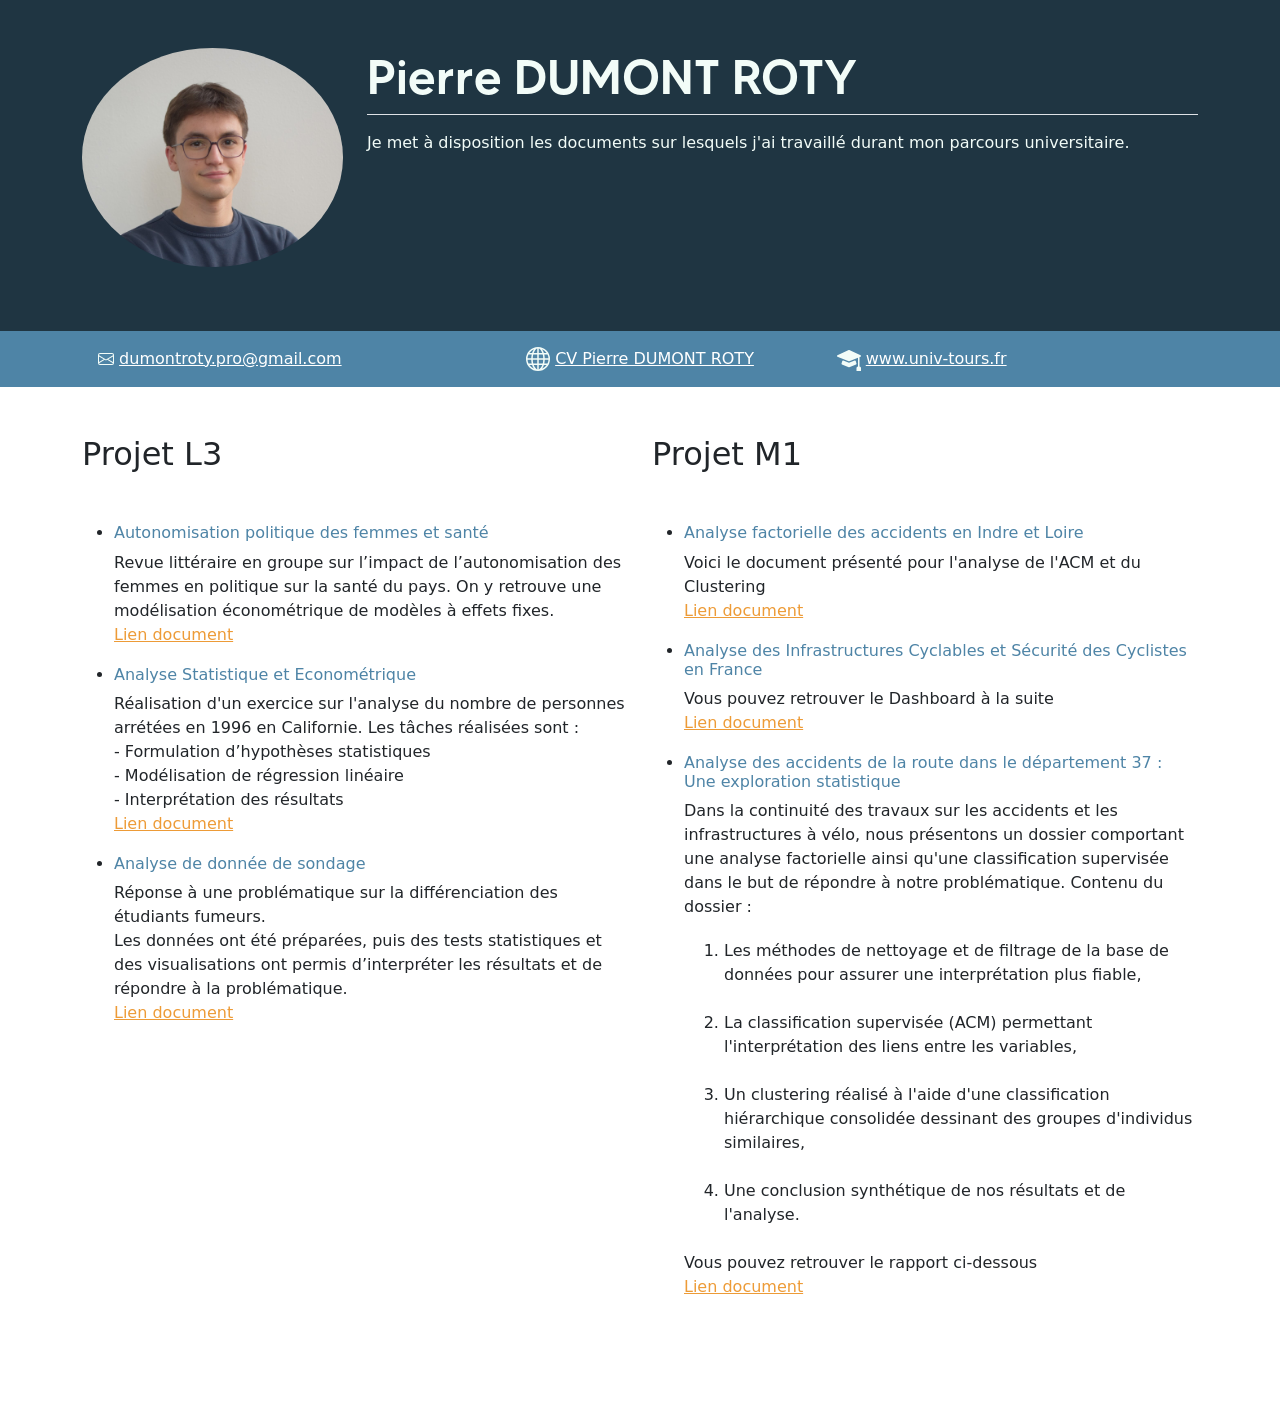
==== index.html @ a2b919bb "Update index.html" ====
<!DOCTYPE html>
<html lang="fr">
  <head>
    <meta charset="UTF-8" />
    <meta name="viewport" content="width=device-width, initial-scale=1">
    <title> Mes projets universitaires </title>
    <link rel="stylesheet" href="https://stackpath.bootstrapcdn.com/bootstrap/5.0.0-alpha1/css/bootstrap.min.css" integrity="sha384-r4NyP46KrjDleawBgD5tp8Y7UzmLA05oM1iAEQ17CSuDqnUK2+k9luXQOfXJCJ4I" crossorigin="anonymous">
  </head>
  <body>
  </body>
</html>

<style>
  @font-face {
      font-family: 'Tommy';
      src: url('TOMMY.otf') format('truetype'); /* Chemin vers le fichier de police */
      font-weight: normal;
      font-style: normal;  }
  .custom-header {
    background-color: #1f3542 ; 
    color: #f2fcf8;  }
  .bande{
    background-color: #4e84a6;
    color: #f2fcf8;  }
  .t6{
    background-color: white;
    color: #4e84a6;  }
  a {
    color: #ed9b37 ;
    <!-- Couleurs des liens -->  }
  .custom-font {
    font-family: 'Tommy'; 
    font-size: 3rem;
    font-weight: extra-bold;  }
  ol {
            margin: 20px 0;
            padding-left: 40px;        }
  li2{
            margin-bottom: 10px;        }
</style>

<header class="custom-header py-5">
  <div class="container">
    <div class="row">
      <div class="col-md-3 text-left text-md-center mb-3">
        <img class="rounded-circle img-fluid" src="https://Dumont-Roty.github.io/photo CV.jpg" alt="Profile Photo" />
      </div>
      <div class="col-md-9">
        <h1 class="custom-font"> Pierre DUMONT ROTY</h1>
        <p class="border-top pt-3">Je met à disposition les documents sur lesquels j'ai travaillé durant mon parcours universitaire.</p>
      </div>
    </div>
  </div>
</header>

<nav class="bande mb-5">
  <div class="container">
   <div class="row p-3">
     <div class="col-md pb-2 pb-md-0">
        <svg width="1em" height="1.5em" viewBox="0 0 16 16" class="bi bi-envelope" fill="currentColor" xmlns="http://www.w3.org/2000/svg">
          <path fill-rule="evenodd" d="M0 4a2 2 0 0 1 2-2h12a2 2 0 0 1 2 2v8a2 2 0 0 1-2 2H2a2 2 0 0 1-2-2V4zm2-1a1 1 0 0 0-1 1v.217l7 4.2 7-4.2V4a1 1 0 0 0-1-1H2zm13 2.383l-4.758 2.855L15 11.114v-5.73zm-.034 6.878L9.271 8.82 8 9.583 6.728 8.82l-5.694 3.44A1 1 0 0 0 2 13h12a1 1 0 0 0 .966-.739zM1 11.114l4.758-2.876L1 5.383v5.73z"/>
        </svg>
        <a class="text-white ml-2" style="color: #4c4332;">dumontroty.pro@gmail.com</a>
     </div>
     <div class="col-md text-md-center pb-2 pb-md-0">
        <svg width="1.5em" height="1.5em" viewBox="0 0 16 16" class="bi bi-globe" fill="currentColor" xmlns="http://www.w3.org/2000/svg">
          <path fill-rule="evenodd" d="M0 8a8 8 0 1 1 16 0A8 8 0 0 1 0 8zm7.5-6.923c-.67.204-1.335.82-1.887 1.855A7.97 7.97 0 0 0 5.145 4H7.5V1.077zM4.09 4H2.255a7.025 7.025 0 0 1 3.072-2.472 6.7 6.7 0 0 0-.597.933c-.247.464-.462.98-.64 1.539zm-.582 3.5h-2.49c.062-.89.291-1.733.656-2.5H3.82a13.652 13.652 0 0 0-.312 2.5zM4.847 5H7.5v2.5H4.51A12.5 12.5 0 0 1 4.846 5zM8.5 5v2.5h2.99a12.495 12.495 0 0 0-.337-2.5H8.5zM4.51 8.5H7.5V11H4.847a12.5 12.5 0 0 1-.338-2.5zm3.99 0V11h2.653c.187-.765.306-1.608.338-2.5H8.5zM5.145 12H7.5v2.923c-.67-.204-1.335-.82-1.887-1.855A7.97 7.97 0 0 1 5.145 12zm.182 2.472a6.696 6.696 0 0 1-.597-.933A9.268 9.268 0 0 1 4.09 12H2.255a7.024 7.024 0 0 0 3.072 2.472zM3.82 11H1.674a6.958 6.958 0 0 1-.656-2.5h2.49c.03.877.138 1.718.312 2.5zm6.853 3.472A7.024 7.024 0 0 0 13.745 12H11.91a9.27 9.27 0 0 1-.64 1.539 6.688 6.688 0 0 1-.597.933zM8.5 12h2.355a7.967 7.967 0 0 1-.468 1.068c-.552 1.035-1.218 1.65-1.887 1.855V12zm3.68-1h2.146c.365-.767.594-1.61.656-2.5h-2.49a13.65 13.65 0 0 1-.312 2.5zm2.802-3.5h-2.49A13.65 13.65 0 0 0 12.18 5h2.146c.365.767.594 1.61.656 2.5zM11.27 2.461c.247.464.462.98.64 1.539h1.835a7.024 7.024 0 0 0-3.072-2.472c.218.284.418.598.597.933zM10.855 4H8.5V1.077c.67.204 1.335.82 1.887 1.855.173.324.33.682.468 1.068z"/>
        </svg>
        <a href="https://Dumont-Roty.github.io/CV Stage.pdf" class="text-white ml-2" style="color: #4c4332;">CV Pierre DUMONT ROTY</a>
      </div>
      <div class="col-md text-md-right">
        <svg width="1.5em" height="1.5em" viewBox="0 0 16 16" class="bi bi-mortarboard-fill" fill="currentColor" xmlns="http://www.w3.org/2000/svg">
          <path d="M8.211 2.047a.5.5 0 0 0-.422 0l-7.5 3.5a.5.5 0 0 0 .025.917l7.5 3a.5.5 0 0 0 .372 0L14 7.14V13a1 1 0 0 0-1 1v2h3v-2a1 1 0 0 0-1-1V6.739l.686-.275a.5.5 0 0 0 .025-.917z"/>
          <path d="M4.176 9.032a.5.5 0 0 0-.656.327l-.5 1.7a.5.5 0 0 0 .294.605l4.5 1.8a.5.5 0 0 0 .372 0l4.5-1.8a.5.5 0 0 0 .294-.605l-.5-1.7a.5.5 0 0 0-.656-.327L8 10.466z"/>
        </svg>
        <a href="https://www.univ-tours.fr" class="text-white ml-2" style="color: #4c4332;">www.univ-tours.fr</a>
      </div>
    </div>
  </div>
</nav>

<main class="container">
  <div class="row">
    <div class="col-md mb-5">
     <!-- work experience -->
     <h2 class="mb-5">Projet L3</h2>
<ul>
<li>
    <h6 class="t6"> Autonomisation politique des femmes et santé </h6>
    <p> Revue littéraire en groupe sur l’impact de  l’autonomisation des femmes en politique sur la santé du pays.
      On y retrouve une modélisation économétrique de modèles à effets fixes. </br>
    <a href="https://Dumont-Roty.github.io/Autonomisation politique des femmes et santé - projet collectif L3.pdf"> Lien document </a>
    </p>
  </li>

  <li>
    <h6 class="t6"> Analyse Statistique et Econométrique </h6>
    <p> Réalisation d'un exercice sur l'analyse du nombre de personnes arrétées en 1996 en Californie. Les tâches réalisées sont : </br>
      - Formulation d’hypothèses statistiques  </br>
      - Modélisation de régression linéaire  </br>
      - Interprétation des résultats  </br>
    <a href="https://jsginko.github.io/TP1.html">Lien document</a>
    </p>
  </li>

  
  <li>
    <h6 class="t6"> Analyse de donnée de sondage </h6>
    <p> Réponse à une problématique sur la différenciation des étudiants fumeurs. </br>
Les données ont été préparées, puis des tests statistiques et des visualisations ont permis d’interpréter les résultats et de répondre à la problématique.</br>
      <a href="https://Dumont-Roty.github.io/Projet-R.html"> Lien document</a></p>
  </li>
  
</ul>
    </div>
    <div class="col-md mb-5">
     <!-- education -->
     <h2 class="mb-5">Projet M1</h2>
<ul>
  <li>
    <h6 class="t6">Analyse factorielle des accidents en Indre et Loire </h6>
    <p> Voici le document présenté pour l'analyse de l'ACM et du Clustering </br>
    <a href="https://Dumont-Roty.github.io/Etude accidents INDRE ET LOIRE.pdf"> Lien document </a></p>
  </li>

  
  <li>
    <h6 class="t6"> Analyse des Infrastructures Cyclables et Sécurité des Cyclistes en France</h6>
    <p> Vous pouvez retrouver le Dashboard à la suite</br>
    <a href="https://Dumont-Roty.github.io/Dashboard_Velo.html"> Lien document </a>
    </p>
  </li>

  
   <li>
    <h6 class="t6"> Analyse des accidents de la route dans le département 37 : Une exploration statistique</h6>
    <p>Dans la continuité des travaux sur les accidents et les infrastructures à vélo, nous présentons un dossier comportant une analyse factorielle ainsi qu'une classification supervisée dans le but de répondre à notre problématique.
    <h7>Contenu du dossier :</h7></br>
      <ol>
        <li>Les méthodes de nettoyage et de filtrage de la base de données pour assurer une interprétation plus fiable,</li></br>
        <li>La classification supervisée (ACM) permettant l'interprétation des liens entre les variables,</li></br>
        <li>Un clustering réalisé à l'aide d'une classification hiérarchique consolidée dessinant des groupes d'individus similaires,</li></br>
        <li>Une conclusion synthétique de nos résultats et de l'analyse.</li></br>
      </ol>
      Vous pouvez retrouver le rapport ci-dessous</br>
    <a href="https://Dumont-Roty.github.io/Dossier_final.pdf"> Lien document </a>
    </p>
  </li>
  
    </div>
  </div>
  <div class="row">
    <div class="col-md mb-5">
      <!-- skills -->
    </div>
    <div class="col-md">
      <!-- recent work -->
    </div>
  </div>
</main>
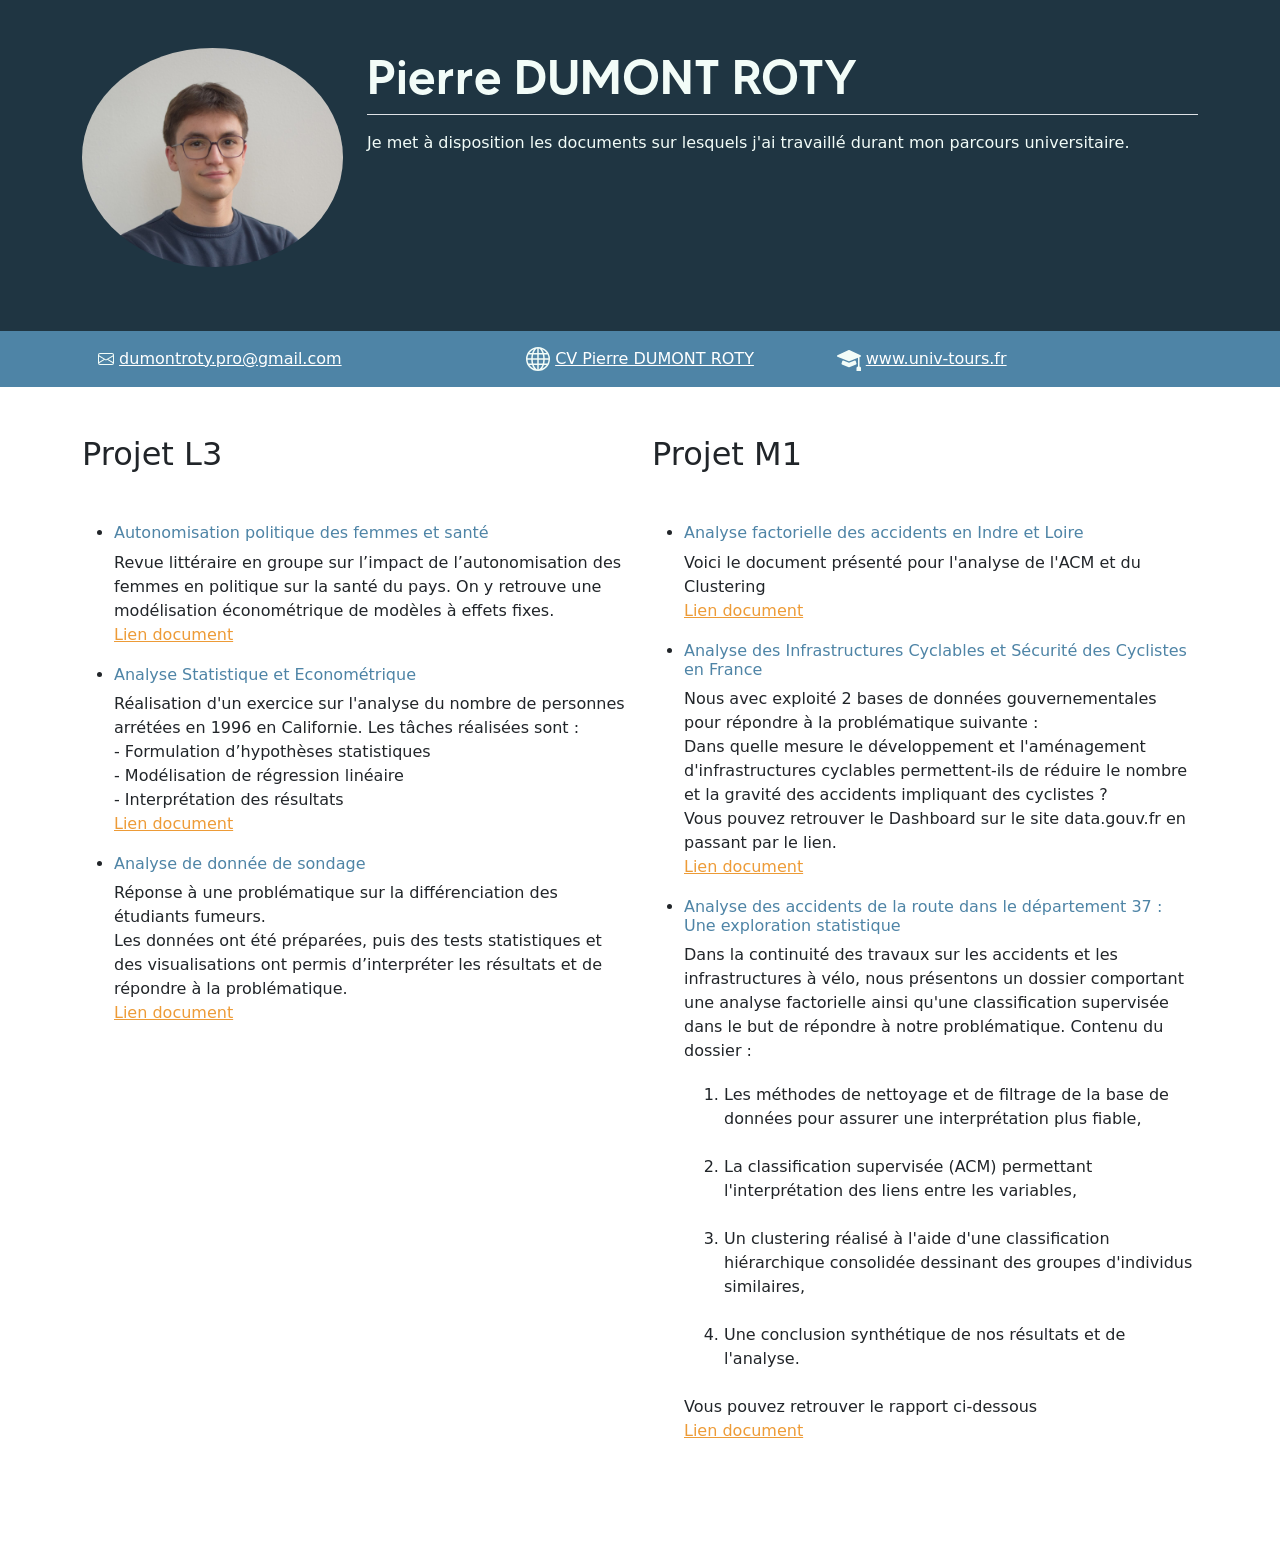
==== commit 882d40a5: "Update index.html" ====
--- a/index.html
+++ b/index.html
@@ -126,8 +126,10 @@
   
   <li>
     <h6 class="t6"> Analyse des Infrastructures Cyclables et Sécurité des Cyclistes en France</h6>
-    <p> Vous pouvez retrouver le Dashboard à la suite</br>
-    <a href="https://Dumont-Roty.github.io/Dashboard_Velo.html"> Lien document </a>
+    <p> Nous avec exploité 2 bases de données gouvernementales pour répondre à la problématique suivante : </br>
+      Dans quelle mesure le développement et l'aménagement d'infrastructures cyclables permettent-ils de réduire le nombre et la gravité des accidents impliquant des cyclistes ? </br>
+      Vous pouvez retrouver le Dashboard sur le site data.gouv.fr en passant par le lien.  </br>
+    <a href="https://www.data.gouv.fr/fr/reuses/analyse-des-infrastructures-cyclables-et-securite-des-cyclistes-en-france/"> Lien document </a>
     </p>
   </li>
 
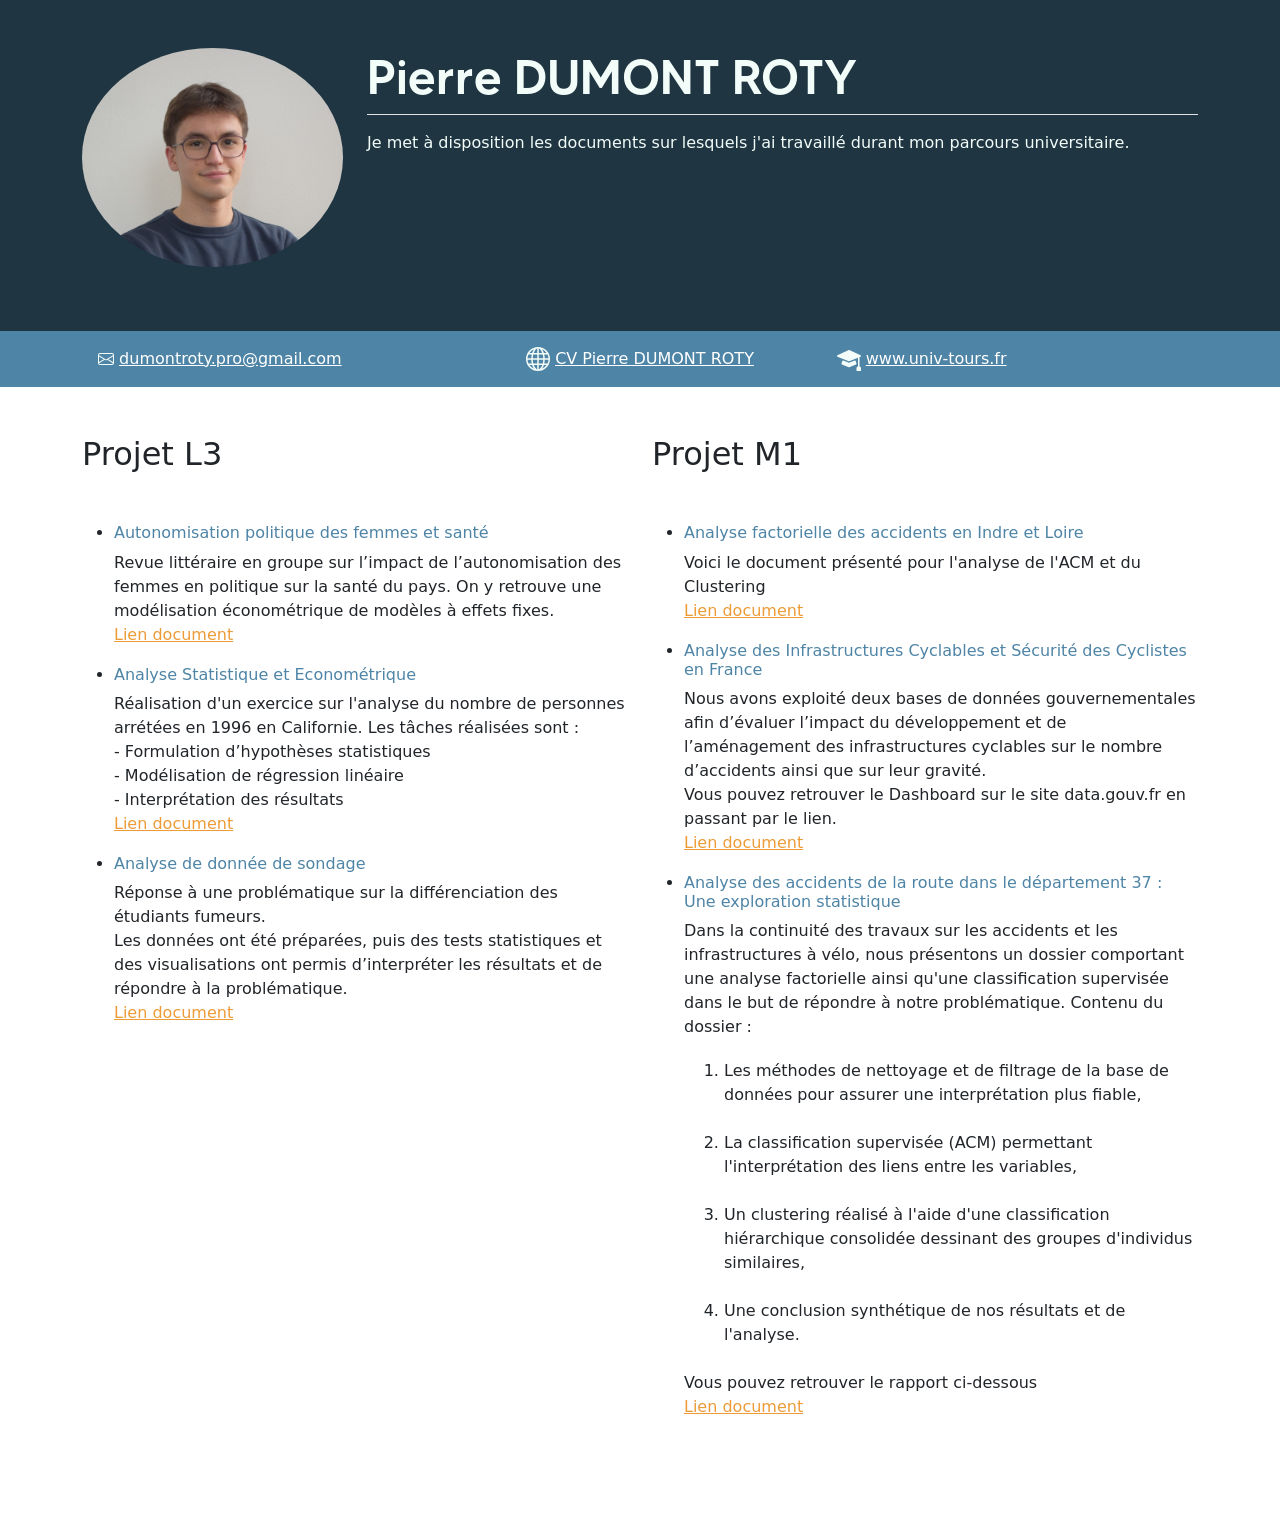
==== commit d42abf84: "Update index.html" ====
--- a/index.html
+++ b/index.html
@@ -126,9 +126,8 @@
   
   <li>
     <h6 class="t6"> Analyse des Infrastructures Cyclables et Sécurité des Cyclistes en France</h6>
-    <p> Nous avec exploité 2 bases de données gouvernementales pour répondre à la problématique suivante : </br>
-      Dans quelle mesure le développement et l'aménagement d'infrastructures cyclables permettent-ils de réduire le nombre et la gravité des accidents impliquant des cyclistes ? </br>
-      Vous pouvez retrouver le Dashboard sur le site data.gouv.fr en passant par le lien.  </br>
+    <p> Nous avons exploité deux bases de données gouvernementales afin d’évaluer l’impact du développement et de l’aménagement des infrastructures cyclables sur le nombre d’accidents ainsi que sur leur gravité. </br>
+        Vous pouvez retrouver le Dashboard sur le site data.gouv.fr en passant par le lien.  </br>
     <a href="https://www.data.gouv.fr/fr/reuses/analyse-des-infrastructures-cyclables-et-securite-des-cyclistes-en-france/"> Lien document </a>
     </p>
   </li>
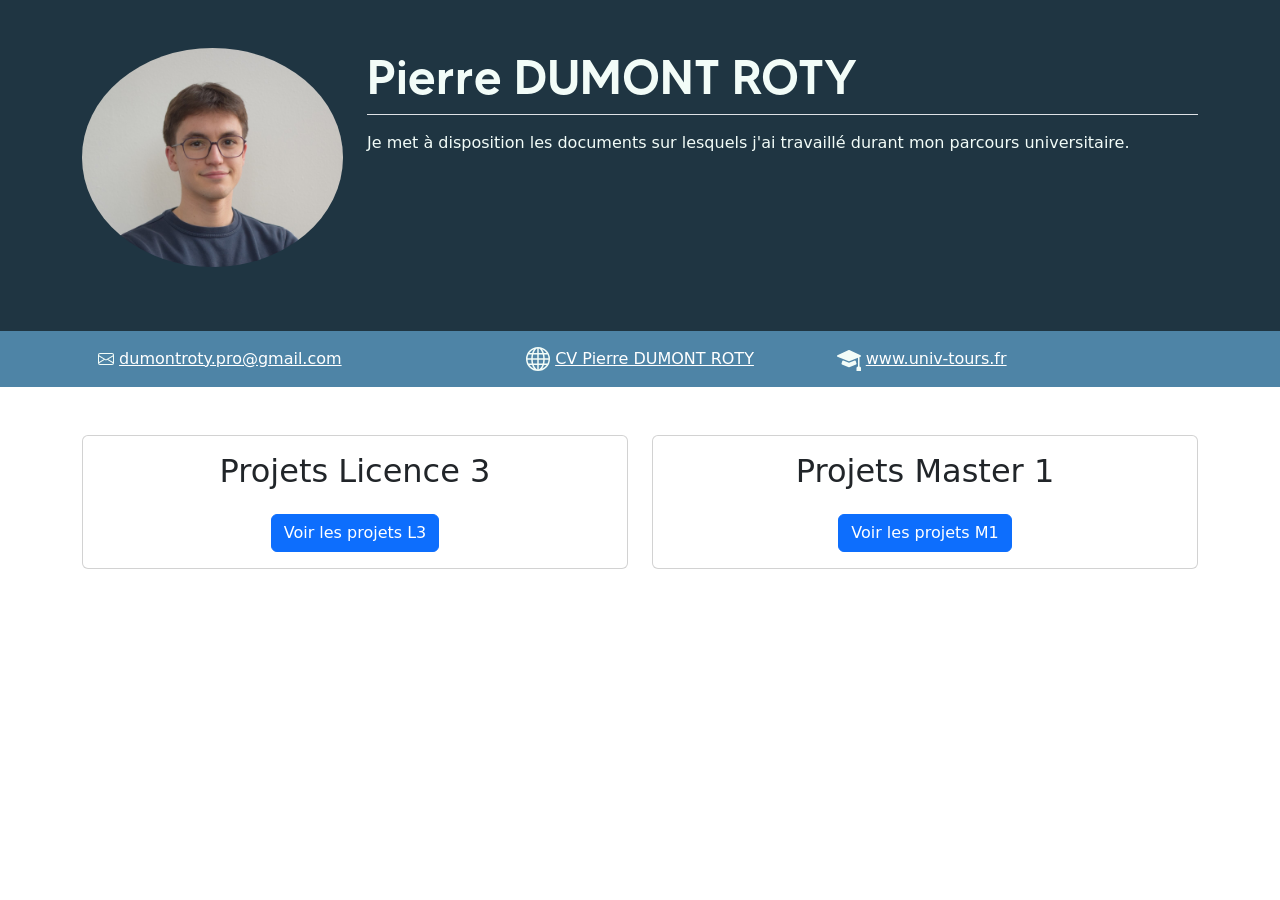
==== commit c7560c04: "Mise à jour de la présentation des projets et ajout du rapport de stage" ====
--- a/index.html
+++ b/index.html
@@ -3,7 +3,7 @@
   <head>
     <meta charset="UTF-8" />
     <meta name="viewport" content="width=device-width, initial-scale=1">
-    <title> Mes projets universitaires </title>
+    <title> Pierre DUMONT ROTY </title>
     <link rel="stylesheet" href="https://stackpath.bootstrapcdn.com/bootstrap/5.0.0-alpha1/css/bootstrap.min.css" integrity="sha384-r4NyP46KrjDleawBgD5tp8Y7UzmLA05oM1iAEQ17CSuDqnUK2+k9luXQOfXJCJ4I" crossorigin="anonymous">
   </head>
   <body>
@@ -27,7 +27,8 @@
     color: #4e84a6;  }
   a {
     color: #ed9b37 ;
-    <!-- Couleurs des liens -->  }
+    /* Couleurs des liens */
+  }
   .custom-font {
     font-family: 'Tommy'; 
     font-size: 3rem;
@@ -43,7 +44,7 @@
   <div class="container">
     <div class="row">
       <div class="col-md-3 text-left text-md-center mb-3">
-        <img class="rounded-circle img-fluid" src="https://Dumont-Roty.github.io/photo CV.jpg" alt="Profile Photo" />
+  <img class="rounded-circle img-fluid" src="images/photo CV.jpg" alt="Profile Photo" />
       </div>
       <div class="col-md-9">
         <h1 class="custom-font"> Pierre DUMONT ROTY</h1>
@@ -66,7 +67,7 @@
         <svg width="1.5em" height="1.5em" viewBox="0 0 16 16" class="bi bi-globe" fill="currentColor" xmlns="http://www.w3.org/2000/svg">
           <path fill-rule="evenodd" d="M0 8a8 8 0 1 1 16 0A8 8 0 0 1 0 8zm7.5-6.923c-.67.204-1.335.82-1.887 1.855A7.97 7.97 0 0 0 5.145 4H7.5V1.077zM4.09 4H2.255a7.025 7.025 0 0 1 3.072-2.472 6.7 6.7 0 0 0-.597.933c-.247.464-.462.98-.64 1.539zm-.582 3.5h-2.49c.062-.89.291-1.733.656-2.5H3.82a13.652 13.652 0 0 0-.312 2.5zM4.847 5H7.5v2.5H4.51A12.5 12.5 0 0 1 4.846 5zM8.5 5v2.5h2.99a12.495 12.495 0 0 0-.337-2.5H8.5zM4.51 8.5H7.5V11H4.847a12.5 12.5 0 0 1-.338-2.5zm3.99 0V11h2.653c.187-.765.306-1.608.338-2.5H8.5zM5.145 12H7.5v2.923c-.67-.204-1.335-.82-1.887-1.855A7.97 7.97 0 0 1 5.145 12zm.182 2.472a6.696 6.696 0 0 1-.597-.933A9.268 9.268 0 0 1 4.09 12H2.255a7.024 7.024 0 0 0 3.072 2.472zM3.82 11H1.674a6.958 6.958 0 0 1-.656-2.5h2.49c.03.877.138 1.718.312 2.5zm6.853 3.472A7.024 7.024 0 0 0 13.745 12H11.91a9.27 9.27 0 0 1-.64 1.539 6.688 6.688 0 0 1-.597.933zM8.5 12h2.355a7.967 7.967 0 0 1-.468 1.068c-.552 1.035-1.218 1.65-1.887 1.855V12zm3.68-1h2.146c.365-.767.594-1.61.656-2.5h-2.49a13.65 13.65 0 0 1-.312 2.5zm2.802-3.5h-2.49A13.65 13.65 0 0 0 12.18 5h2.146c.365.767.594 1.61.656 2.5zM11.27 2.461c.247.464.462.98.64 1.539h1.835a7.024 7.024 0 0 0-3.072-2.472c.218.284.418.598.597.933zM10.855 4H8.5V1.077c.67.204 1.335.82 1.887 1.855.173.324.33.682.468 1.068z"/>
         </svg>
-        <a href="https://Dumont-Roty.github.io/CV Stage.pdf" class="text-white ml-2" style="color: #4c4332;">CV Pierre DUMONT ROTY</a>
+  <a href="Fichier/CV Stage PDR.pdf" class="text-white ml-2" style="color: #4c4332;">CV Pierre DUMONT ROTY</a>
       </div>
       <div class="col-md text-md-right">
         <svg width="1.5em" height="1.5em" viewBox="0 0 16 16" class="bi bi-mortarboard-fill" fill="currentColor" xmlns="http://www.w3.org/2000/svg">
@@ -81,73 +82,21 @@
 
 <main class="container">
   <div class="row">
-    <div class="col-md mb-5">
-     <!-- work experience -->
-     <h2 class="mb-5">Projet L3</h2>
-<ul>
-<li>
-    <h6 class="t6"> Autonomisation politique des femmes et santé </h6>
-    <p> Revue littéraire en groupe sur l’impact de  l’autonomisation des femmes en politique sur la santé du pays.
-      On y retrouve une modélisation économétrique de modèles à effets fixes. </br>
-    <a href="https://Dumont-Roty.github.io/Autonomisation politique des femmes et santé - projet collectif L3.pdf"> Lien document </a>
-    </p>
-  </li>
-
-  <li>
-    <h6 class="t6"> Analyse Statistique et Econométrique </h6>
-    <p> Réalisation d'un exercice sur l'analyse du nombre de personnes arrétées en 1996 en Californie. Les tâches réalisées sont : </br>
-      - Formulation d’hypothèses statistiques  </br>
-      - Modélisation de régression linéaire  </br>
-      - Interprétation des résultats  </br>
-    <a href="https://jsginko.github.io/TP1.html">Lien document</a>
-    </p>
-  </li>
-
-  
-  <li>
-    <h6 class="t6"> Analyse de donnée de sondage </h6>
-    <p> Réponse à une problématique sur la différenciation des étudiants fumeurs. </br>
-Les données ont été préparées, puis des tests statistiques et des visualisations ont permis d’interpréter les résultats et de répondre à la problématique.</br>
-      <a href="https://Dumont-Roty.github.io/Projet-R.html"> Lien document</a></p>
-  </li>
-  
-</ul>
+    <div class="col-md-6 mb-5">
+      <div class="card">
+        <div class="card-body text-center">
+          <h2 class="mb-4">Projets Licence 3</h2>
+          <a href="L3.html" class="btn btn-primary">Voir les projets L3</a>
+        </div>
+      </div>
     </div>
-    <div class="col-md mb-5">
-     <!-- education -->
-     <h2 class="mb-5">Projet M1</h2>
-<ul>
-  <li>
-    <h6 class="t6">Analyse factorielle des accidents en Indre et Loire </h6>
-    <p> Voici le document présenté pour l'analyse de l'ACM et du Clustering </br>
-    <a href="https://Dumont-Roty.github.io/Etude accidents INDRE ET LOIRE.pdf"> Lien document </a></p>
-  </li>
-
-  
-  <li>
-    <h6 class="t6"> Analyse des Infrastructures Cyclables et Sécurité des Cyclistes en France</h6>
-    <p> Nous avons exploité deux bases de données gouvernementales afin d’évaluer l’impact du développement et de l’aménagement des infrastructures cyclables sur le nombre d’accidents ainsi que sur leur gravité. </br>
-        Vous pouvez retrouver le Dashboard sur le site data.gouv.fr en passant par le lien.  </br>
-    <a href="https://www.data.gouv.fr/fr/reuses/analyse-des-infrastructures-cyclables-et-securite-des-cyclistes-en-france/"> Lien document </a>
-    </p>
-  </li>
-
-  
-   <li>
-    <h6 class="t6"> Analyse des accidents de la route dans le département 37 : Une exploration statistique</h6>
-    <p>Dans la continuité des travaux sur les accidents et les infrastructures à vélo, nous présentons un dossier comportant une analyse factorielle ainsi qu'une classification supervisée dans le but de répondre à notre problématique.
-    <h7>Contenu du dossier :</h7></br>
-      <ol>
-        <li>Les méthodes de nettoyage et de filtrage de la base de données pour assurer une interprétation plus fiable,</li></br>
-        <li>La classification supervisée (ACM) permettant l'interprétation des liens entre les variables,</li></br>
-        <li>Un clustering réalisé à l'aide d'une classification hiérarchique consolidée dessinant des groupes d'individus similaires,</li></br>
-        <li>Une conclusion synthétique de nos résultats et de l'analyse.</li></br>
-      </ol>
-      Vous pouvez retrouver le rapport ci-dessous</br>
-    <a href="https://Dumont-Roty.github.io/Dossier_final.pdf"> Lien document </a>
-    </p>
-  </li>
-  
+    <div class="col-md-6 mb-5">
+      <div class="card">
+        <div class="card-body text-center">
+          <h2 class="mb-4">Projets Master 1</h2>
+          <a href="M1.html" class="btn btn-primary">Voir les projets M1</a>
+        </div>
+      </div>
     </div>
   </div>
   <div class="row">
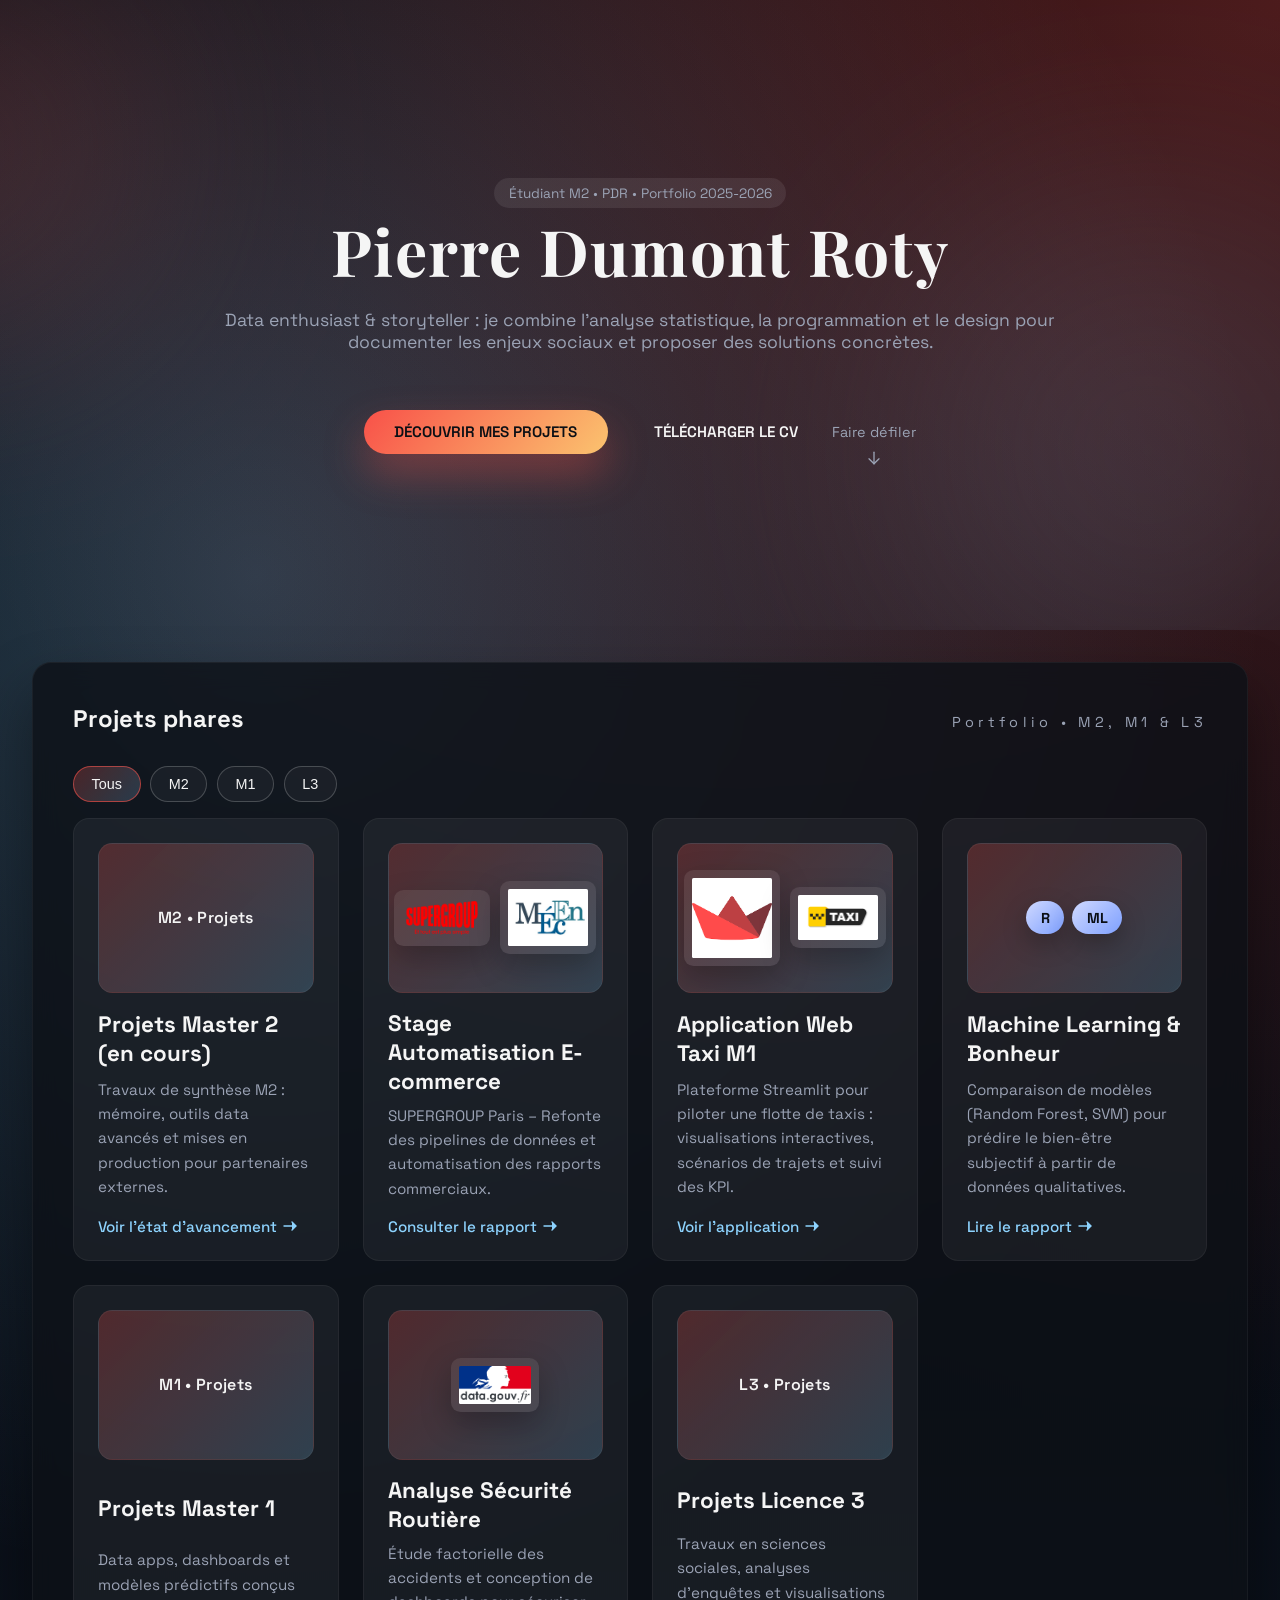
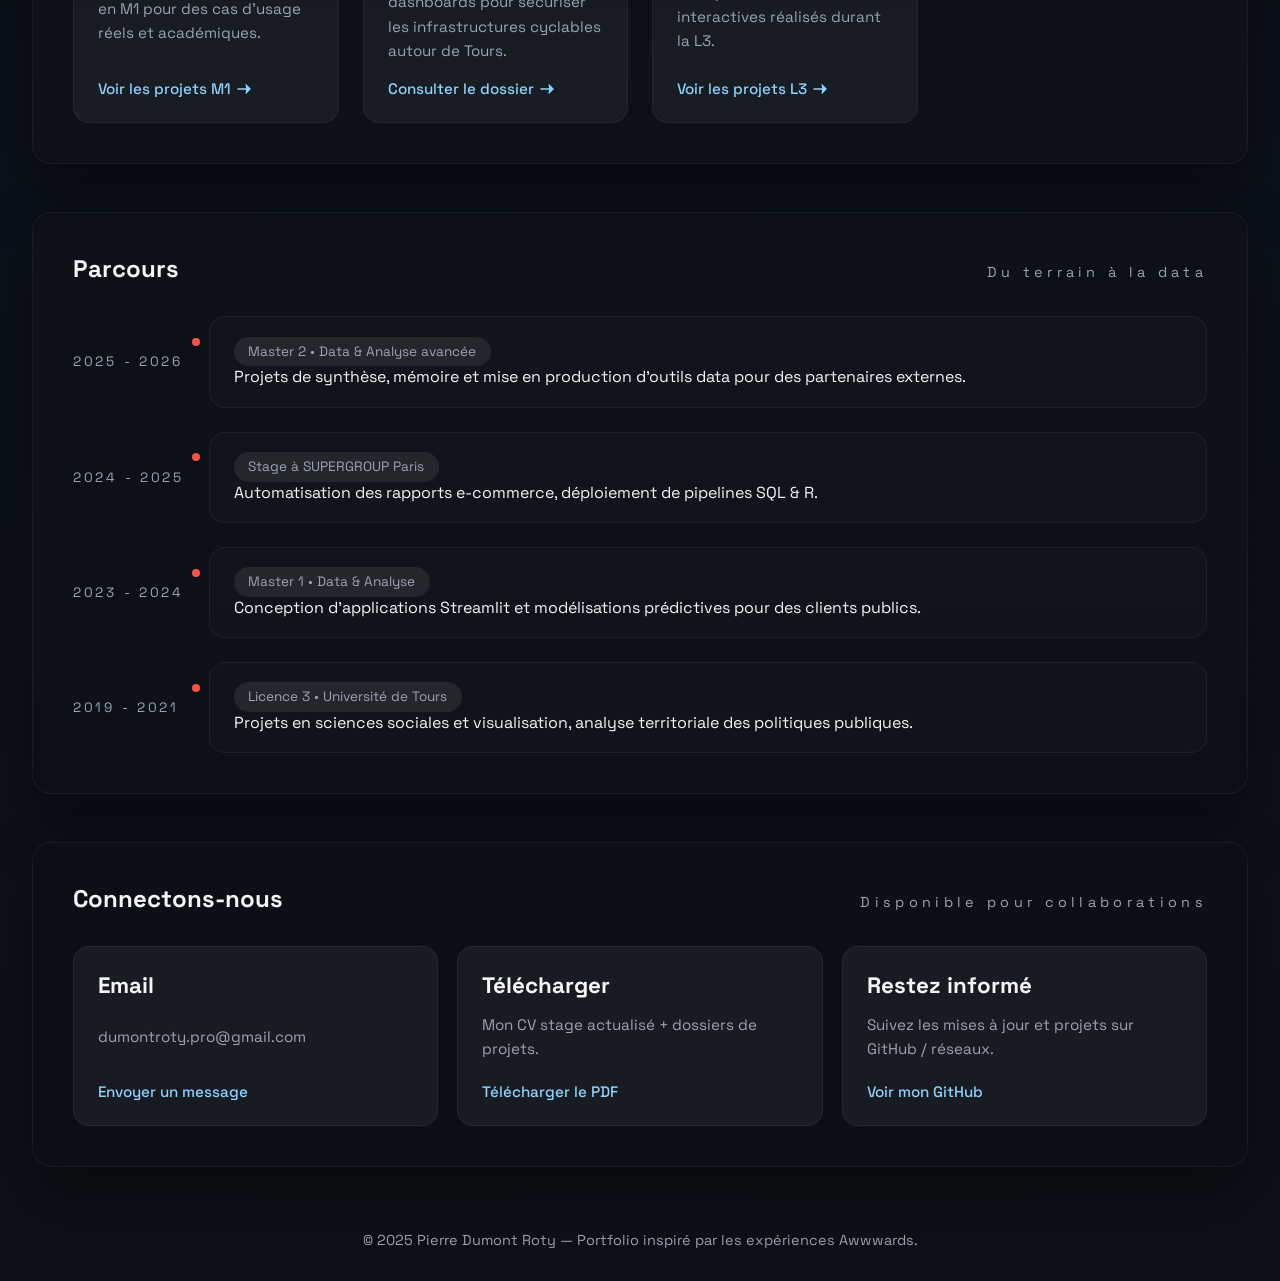
==== commit e0f2aa0d: "Changement des visuels" ====
--- a/index.html
+++ b/index.html
@@ -1,110 +1,236 @@
 <!DOCTYPE html>
 <html lang="fr">
-  <head>
-    <meta charset="UTF-8" />
-    <meta name="viewport" content="width=device-width, initial-scale=1">
-    <title> Pierre DUMONT ROTY </title>
-    <link rel="stylesheet" href="https://stackpath.bootstrapcdn.com/bootstrap/5.0.0-alpha1/css/bootstrap.min.css" integrity="sha384-r4NyP46KrjDleawBgD5tp8Y7UzmLA05oM1iAEQ17CSuDqnUK2+k9luXQOfXJCJ4I" crossorigin="anonymous">
-  </head>
-  <body>
-  </body>
+<head>
+  <meta charset="UTF-8" />
+  <meta name="viewport" content="width=device-width, initial-scale=1" />
+  <title>Pierre Dumont Roty — Portfolio</title>
+  <link rel="preconnect" href="https://fonts.googleapis.com" />
+  <link rel="preconnect" href="https://fonts.gstatic.com" crossorigin />
+  <link
+    href="https://fonts.googleapis.com/css2?family=Space+Grotesk:wght@400;500;600;700&family=Playfair+Display:wght@600&display=swap"
+    rel="stylesheet"
+  />
+  <link rel="stylesheet" href="styles.css" />
+</head>
+<body>
+  <header>
+    <div class="hero-content">
+      <p class="badge-pill">Étudiant M2 • PDR • Portfolio 2025-2026</p>
+      <h1 class="hero-title">Pierre Dumont Roty</h1>
+      <p class="hero-subtitle">
+        Data enthusiast & storyteller : je combine l'analyse statistique, la programmation et le design pour documenter
+        les enjeux sociaux et proposer des solutions concrètes.
+      </p>
+      <div class="hero-cta">
+        <a class="btn-primary" href="#projects">Découvrir mes projets</a>
+        <a class="btn-ghost" href="Fichier/CV Stage PDR.pdf" target="_blank">Télécharger le CV</a>
+      </div>
+      <a class="scroll-cue" href="#projects" aria-label="Faire défiler vers les projets">
+        <span>Faire défiler</span>
+        <svg width="20" height="20" viewBox="0 0 24 24" fill="none" stroke="currentColor" stroke-width="1.6" stroke-linecap="round" stroke-linejoin="round">
+          <path d="M12 5v14"></path>
+          <path d="M6 13l6 6 6-6"></path>
+        </svg>
+      </a>
+    </div>
+  </header>
+  <main>
+    <section id="projects">
+      <div class="section-heading">
+        <h2>Projets phares</h2>
+        <span>Portfolio • M2, M1 & L3</span>
+      </div>
+      <div class="filter-bar" aria-label="Filtrer les projets">
+        <button class="filter-button is-active" data-filter="all">Tous</button>
+        <button class="filter-button" data-filter="M2">M2</button>
+        <button class="filter-button" data-filter="M1">M1</button>
+        <button class="filter-button" data-filter="L3">L3</button>
+      </div>
+      <div class="project-grid">
+        <article class="project-card" data-level="M2">
+          <div class="project-thumb">
+            <div class="thumb-fallback">M2 • Projets</div>
+          </div>
+          <h3>Projets Master 2 (en cours)</h3>
+          <p>
+            Travaux de synthèse M2 : mémoire, outils data avancés et mises en production pour partenaires externes.
+          </p>
+          <a href="#timeline">
+            Voir l'état d'avancement
+            <svg width="16" height="16" fill="currentColor" viewBox="0 0 16 16">
+              <path d="M1 8h12M9 4l4 4-4 4" stroke="currentColor" stroke-width="1.4" stroke-linecap="round" />
+            </svg>
+          </a>
+        </article>
+        <article class="project-card" data-level="M1">
+          <div class="project-thumb">
+            <div class="thumb-logos">
+              <img class="thumb-img" src="images/supergroup-photo.png" alt="Logo Supergroup" />
+              <img class="thumb-img" src="images/mecen.png" alt="Logo MECEN" />
+            </div>
+          </div>
+          <h3>Stage Automatisation E-commerce</h3>
+          <p>
+            SUPERGROUP Paris – Refonte des pipelines de données et automatisation des rapports commerciaux.
+          </p>
+          <a href="Fichier/STAGE_MECEN_2024_2025_DUMONTROTY_Pierre.pdf" target="_blank">
+            Consulter le rapport
+            <svg width="16" height="16" fill="currentColor" viewBox="0 0 16 16">
+              <path d="M1 8h12M9 4l4 4-4 4" stroke="currentColor" stroke-width="1.4" stroke-linecap="round" />
+            </svg>
+          </a>
+        </article>
+        
+        <article class="project-card" data-level="M1">
+          <div class="project-thumb">
+            <div class="thumb-logos">
+              <img class="thumb-img" src="images/streamlit.png" alt="Logo Streamlit" />
+              <img class="thumb-img" src="images/taxi.jpg" alt="Taxi" />
+            </div>
+          </div>
+          <h3>Application Web Taxi M1</h3>
+          <p>
+            Plateforme Streamlit pour piloter une flotte de taxis : visualisations interactives, scénarios de trajets et suivi des KPI.
+          </p>
+          <a href="https://compagnie-taxi-m1mecen.streamlit.app/" target="_blank">
+            Voir l'application
+            <svg width="16" height="16" fill="currentColor" viewBox="0 0 16 16">
+              <path d="M1 8h12M9 4l4 4-4 4" stroke="currentColor" stroke-width="1.4" stroke-linecap="round" />
+            </svg>
+          </a>
+        </article>
+        <article class="project-card" data-level="M1">
+          <div class="project-thumb">
+            <div class="thumb-badges">
+              <span class="logo-tag logo-rml">R</span>
+              <span class="logo-tag logo-rml">ML</span>
+            </div>
+          </div>
+          <h3>Machine Learning & Bonheur</h3>
+          <p>
+            Comparaison de modèles (Random Forest, SVM) pour prédire le bien-être subjectif à partir de données qualitatives.
+          </p>
+          <a href="Fichier/Dossier_final_happy.pdf" target="_blank">
+            Lire le rapport
+            <svg width="16" height="16" fill="currentColor" viewBox="0 0 16 16">
+              <path d="M1 8h12M9 4l4 4-4 4" stroke="currentColor" stroke-width="1.4" stroke-linecap="round" />
+            </svg>
+          </a>
+        </article>
+        <article class="project-card" data-level="M1">
+          <div class="project-thumb">
+            <div class="thumb-fallback">M1 • Projets</div>
+          </div>
+          <h3>Projets Master 1</h3>
+          <p>
+            Data apps, dashboards et modèles prédictifs conçus en M1 pour des cas d'usage réels et académiques.
+          </p>
+          <a href="M1.html">
+            Voir les projets M1
+            <svg width="16" height="16" fill="currentColor" viewBox="0 0 16 16">
+              <path d="M1 8h12M9 4l4 4-4 4" stroke="currentColor" stroke-width="1.4" stroke-linecap="round" />
+            </svg>
+          </a>
+        </article>
+        <article class="project-card" data-level="M1">
+          <div class="project-thumb">
+            <div class="thumb-logos">
+              <img class="thumb-img" src="images/datagouv.png" alt="Logo data.gouv.fr" />
+            </div>
+          </div>
+          <h3>Analyse Sécurité Routière</h3>
+          <p>
+            Étude factorielle des accidents et conception de dashboards pour sécuriser les infrastructures cyclables autour de Tours.
+          </p>
+          <a href="Fichier/Dossier_final.pdf" target="_blank">
+            Consulter le dossier
+            <svg width="16" height="16" fill="currentColor" viewBox="0 0 16 16">
+              <path d="M1 8h12M9 4l4 4-4 4" stroke="currentColor" stroke-width="1.4" stroke-linecap="round" />
+            </svg>
+          </a>
+        </article>
+        <article class="project-card" data-level="L3">
+          <div class="project-thumb">
+            <div class="thumb-fallback">L3 • Projets</div>
+          </div>
+          <h3>Projets Licence 3</h3>
+          <p>
+            Travaux en sciences sociales, analyses d'enquêtes et visualisations interactives réalisés durant la L3.
+          </p>
+          <a href="L3.html">
+            Voir les projets L3
+            <svg width="16" height="16" fill="currentColor" viewBox="0 0 16 16">
+              <path d="M1 8h12M9 4l4 4-4 4" stroke="currentColor" stroke-width="1.4" stroke-linecap="round" />
+            </svg>
+          </a>
+        </article>
+      </div>
+    </section>
+
+    <section id="timeline">
+      <div class="section-heading">
+        <h2>Parcours</h2>
+        <span>Du terrain à la data</span>
+      </div>
+      <div class="timeline">
+        <div class="timeline-item">
+          <div>2025 - 2026</div>
+          <div class="timeline-item-content">
+            <p class="badge-pill">Master 2 • Data & Analyse avancée</p>
+            <p>Projets de synthèse, mémoire et mise en production d'outils data pour des partenaires externes.</p>
+          </div>
+        </div>
+        <div class="timeline-item">
+          <div>2024 - 2025</div>
+          <div class="timeline-item-content">
+            <p class="badge-pill">Stage à SUPERGROUP Paris</p>
+            <p>Automatisation des rapports e-commerce, déploiement de pipelines SQL & R.</p>
+          </div>
+        </div>
+        <div class="timeline-item">
+          <div>2023 - 2024</div>
+          <div class="timeline-item-content">
+            <p class="badge-pill">Master 1 • Data & Analyse</p>
+            <p>Conception d'applications Streamlit et modélisations prédictives pour des clients publics.</p>
+          </div>
+        </div>
+        <div class="timeline-item">
+          <div>2019 - 2021</div>
+          <div class="timeline-item-content">
+            <p class="badge-pill">Licence 3 • Université de Tours</p>
+            <p>Projets en sciences sociales et visualisation, analyse territoriale des politiques publiques.</p>
+          </div>
+        </div>
+      </div>
+    </section>
+
+    <section id="contacts">
+      <div class="section-heading">
+        <h2>Connectons-nous</h2>
+        <span>Disponible pour collaborations</span>
+      </div>
+      <div class="contact-grid">
+        <article class="project-card" style="min-height: 180px;">
+          <h3>Email</h3>
+          <p>dumontroty.pro@gmail.com</p>
+          <a href="mailto:dumontroty.pro@gmail.com">Envoyer un message</a>
+        </article>
+        <article class="project-card" style="min-height: 180px;">
+          <h3>Télécharger</h3>
+          <p>Mon CV stage actualisé + dossiers de projets.</p>
+          <a href="Fichier/CV Stage PDR.pdf" target="_blank">Télécharger le PDF</a>
+        </article>
+        <article class="project-card" style="min-height: 180px;">
+          <h3>Restez informé</h3>
+          <p>Suivez les mises à jour et projets sur GitHub / réseaux.</p>
+          <a href="https://github.com/Dumont-Roty" target="_blank">Voir mon GitHub</a>
+        </article>
+      </div>
+    </section>
+  </main>
+  <footer>
+    © 2025 Pierre Dumont Roty — Portfolio inspiré par les expériences Awwwards.
+  </footer>
+  <script src="main.js"></script>
+</body>
 </html>
-
-<style>
-  @font-face {
-      font-family: 'Tommy';
-      src: url('TOMMY.otf') format('truetype'); /* Chemin vers le fichier de police */
-      font-weight: normal;
-      font-style: normal;  }
-  .custom-header {
-    background-color: #1f3542 ; 
-    color: #f2fcf8;  }
-  .bande{
-    background-color: #4e84a6;
-    color: #f2fcf8;  }
-  .t6{
-    background-color: white;
-    color: #4e84a6;  }
-  a {
-    color: #ed9b37 ;
-    /* Couleurs des liens */
-  }
-  .custom-font {
-    font-family: 'Tommy'; 
-    font-size: 3rem;
-    font-weight: extra-bold;  }
-  ol {
-            margin: 20px 0;
-            padding-left: 40px;        }
-  li2{
-            margin-bottom: 10px;        }
-</style>
-
-<header class="custom-header py-5">
-  <div class="container">
-    <div class="row">
-      <div class="col-md-3 text-left text-md-center mb-3">
-  <img class="rounded-circle img-fluid" src="images/photo CV.jpg" alt="Profile Photo" />
-      </div>
-      <div class="col-md-9">
-        <h1 class="custom-font"> Pierre DUMONT ROTY</h1>
-        <p class="border-top pt-3">Je met à disposition les documents sur lesquels j'ai travaillé durant mon parcours universitaire.</p>
-      </div>
-    </div>
-  </div>
-</header>
-
-<nav class="bande mb-5">
-  <div class="container">
-   <div class="row p-3">
-     <div class="col-md pb-2 pb-md-0">
-        <svg width="1em" height="1.5em" viewBox="0 0 16 16" class="bi bi-envelope" fill="currentColor" xmlns="http://www.w3.org/2000/svg">
-          <path fill-rule="evenodd" d="M0 4a2 2 0 0 1 2-2h12a2 2 0 0 1 2 2v8a2 2 0 0 1-2 2H2a2 2 0 0 1-2-2V4zm2-1a1 1 0 0 0-1 1v.217l7 4.2 7-4.2V4a1 1 0 0 0-1-1H2zm13 2.383l-4.758 2.855L15 11.114v-5.73zm-.034 6.878L9.271 8.82 8 9.583 6.728 8.82l-5.694 3.44A1 1 0 0 0 2 13h12a1 1 0 0 0 .966-.739zM1 11.114l4.758-2.876L1 5.383v5.73z"/>
-        </svg>
-        <a class="text-white ml-2" style="color: #4c4332;">dumontroty.pro@gmail.com</a>
-     </div>
-     <div class="col-md text-md-center pb-2 pb-md-0">
-        <svg width="1.5em" height="1.5em" viewBox="0 0 16 16" class="bi bi-globe" fill="currentColor" xmlns="http://www.w3.org/2000/svg">
-          <path fill-rule="evenodd" d="M0 8a8 8 0 1 1 16 0A8 8 0 0 1 0 8zm7.5-6.923c-.67.204-1.335.82-1.887 1.855A7.97 7.97 0 0 0 5.145 4H7.5V1.077zM4.09 4H2.255a7.025 7.025 0 0 1 3.072-2.472 6.7 6.7 0 0 0-.597.933c-.247.464-.462.98-.64 1.539zm-.582 3.5h-2.49c.062-.89.291-1.733.656-2.5H3.82a13.652 13.652 0 0 0-.312 2.5zM4.847 5H7.5v2.5H4.51A12.5 12.5 0 0 1 4.846 5zM8.5 5v2.5h2.99a12.495 12.495 0 0 0-.337-2.5H8.5zM4.51 8.5H7.5V11H4.847a12.5 12.5 0 0 1-.338-2.5zm3.99 0V11h2.653c.187-.765.306-1.608.338-2.5H8.5zM5.145 12H7.5v2.923c-.67-.204-1.335-.82-1.887-1.855A7.97 7.97 0 0 1 5.145 12zm.182 2.472a6.696 6.696 0 0 1-.597-.933A9.268 9.268 0 0 1 4.09 12H2.255a7.024 7.024 0 0 0 3.072 2.472zM3.82 11H1.674a6.958 6.958 0 0 1-.656-2.5h2.49c.03.877.138 1.718.312 2.5zm6.853 3.472A7.024 7.024 0 0 0 13.745 12H11.91a9.27 9.27 0 0 1-.64 1.539 6.688 6.688 0 0 1-.597.933zM8.5 12h2.355a7.967 7.967 0 0 1-.468 1.068c-.552 1.035-1.218 1.65-1.887 1.855V12zm3.68-1h2.146c.365-.767.594-1.61.656-2.5h-2.49a13.65 13.65 0 0 1-.312 2.5zm2.802-3.5h-2.49A13.65 13.65 0 0 0 12.18 5h2.146c.365.767.594 1.61.656 2.5zM11.27 2.461c.247.464.462.98.64 1.539h1.835a7.024 7.024 0 0 0-3.072-2.472c.218.284.418.598.597.933zM10.855 4H8.5V1.077c.67.204 1.335.82 1.887 1.855.173.324.33.682.468 1.068z"/>
-        </svg>
-  <a href="Fichier/CV Stage PDR.pdf" class="text-white ml-2" style="color: #4c4332;">CV Pierre DUMONT ROTY</a>
-      </div>
-      <div class="col-md text-md-right">
-        <svg width="1.5em" height="1.5em" viewBox="0 0 16 16" class="bi bi-mortarboard-fill" fill="currentColor" xmlns="http://www.w3.org/2000/svg">
-          <path d="M8.211 2.047a.5.5 0 0 0-.422 0l-7.5 3.5a.5.5 0 0 0 .025.917l7.5 3a.5.5 0 0 0 .372 0L14 7.14V13a1 1 0 0 0-1 1v2h3v-2a1 1 0 0 0-1-1V6.739l.686-.275a.5.5 0 0 0 .025-.917z"/>
-          <path d="M4.176 9.032a.5.5 0 0 0-.656.327l-.5 1.7a.5.5 0 0 0 .294.605l4.5 1.8a.5.5 0 0 0 .372 0l4.5-1.8a.5.5 0 0 0 .294-.605l-.5-1.7a.5.5 0 0 0-.656-.327L8 10.466z"/>
-        </svg>
-        <a href="https://www.univ-tours.fr" class="text-white ml-2" style="color: #4c4332;">www.univ-tours.fr</a>
-      </div>
-    </div>
-  </div>
-</nav>
-
-<main class="container">
-  <div class="row">
-    <div class="col-md-6 mb-5">
-      <div class="card">
-        <div class="card-body text-center">
-          <h2 class="mb-4">Projets Licence 3</h2>
-          <a href="L3.html" class="btn btn-primary">Voir les projets L3</a>
-        </div>
-      </div>
-    </div>
-    <div class="col-md-6 mb-5">
-      <div class="card">
-        <div class="card-body text-center">
-          <h2 class="mb-4">Projets Master 1</h2>
-          <a href="M1.html" class="btn btn-primary">Voir les projets M1</a>
-        </div>
-      </div>
-    </div>
-  </div>
-  <div class="row">
-    <div class="col-md mb-5">
-      <!-- skills -->
-    </div>
-    <div class="col-md">
-      <!-- recent work -->
-    </div>
-  </div>
-</main>
--- a/styles.css
+++ b/styles.css
@@ -0,0 +1,504 @@
+:root {
+  --deep: #0d1117;
+  --indo: #101828;
+  --highlight: #f85149;
+  --accent: #8dd3fe;
+  --text: #f5f5f5;
+  --muted: #9ba3b5;
+  --card: rgba(255, 255, 255, 0.05);
+  font-family: 'Space Grotesk', sans-serif;
+}
+
+* {
+  box-sizing: border-box;
+  margin: 0;
+  padding: 0;
+}
+
+body {
+  background: radial-gradient(circle at top right, rgba(248, 81, 73, 0.3), transparent 45%),
+    radial-gradient(circle at 20% 20%, rgba(141, 211, 254, 0.25), transparent 40%),
+    linear-gradient(180deg, #020409 0%, #0b111b 60%, #0d1117 100%);
+  min-height: 100vh;
+  color: var(--text);
+}
+
+header {
+  position: relative;
+  padding: 4rem 2rem 3rem;
+  min-height: 70vh;
+  display: flex;
+  align-items: center;
+  justify-content: center;
+  text-align: center;
+  overflow: hidden;
+}
+
+header::before,
+header::after {
+  content: '';
+  position: absolute;
+  border-radius: 50%;
+  filter: blur(120px);
+  opacity: 0.3;
+  pointer-events: none; /* keep decorative glows from blocking clicks */
+}
+
+header::before {
+  width: 420px;
+  height: 420px;
+  background: rgba(248, 81, 73, 0.6);
+  top: -60px;
+  left: -20%;
+}
+
+header::after {
+  width: 520px;
+  height: 520px;
+  background: rgba(141, 211, 254, 0.4);
+  bottom: -80px;
+  right: -10%;
+}
+
+.page-hero {
+  padding: 3rem 2rem 2rem;
+  text-align: center;
+  position: relative;
+  overflow: hidden;
+}
+
+.page-hero h1 {
+  font-family: 'Playfair Display', serif;
+  font-size: clamp(2.2rem, 4vw, 3rem);
+  margin-bottom: 0.4rem;
+}
+
+.page-hero p {
+  color: var(--muted);
+  max-width: 820px;
+  margin: 0.2rem auto 1.2rem;
+}
+
+.page-hero .hero-cta {
+  justify-content: center;
+}
+
+.page-meta {
+  display: inline-flex;
+  align-items: center;
+  gap: 0.6rem;
+  color: var(--muted);
+  font-size: 0.95rem;
+  margin-bottom: 0.6rem;
+}
+
+.page-meta svg {
+  opacity: 0.8;
+}
+
+.page-wrapper {
+  padding: 0 2rem 2.5rem;
+  display: flex;
+  flex-direction: column;
+  gap: 2rem;
+}
+
+.project-meta {
+  display: flex;
+  gap: 0.6rem;
+  flex-wrap: wrap;
+  margin-bottom: 0.6rem;
+  color: var(--muted);
+  font-size: 0.95rem;
+}
+
+.pill {
+  display: inline-flex;
+  align-items: center;
+  gap: 0.4rem;
+  padding: 0.35rem 0.85rem;
+  border-radius: 999px;
+  background: rgba(255, 255, 255, 0.08);
+  border: 1px solid rgba(255, 255, 255, 0.05);
+  color: var(--text);
+  font-size: 0.9rem;
+}
+
+.hero-content {
+  position: relative;
+  max-width: 900px;
+  z-index: 1;
+}
+
+.hero-title {
+  font-family: 'Playfair Display', serif;
+  font-size: clamp(2.8rem, 6vw, 4rem);
+  letter-spacing: 0.02em;
+  margin-bottom: 1rem;
+}
+
+.hero-subtitle {
+  color: var(--muted);
+  font-size: 1.1rem;
+  margin-bottom: 2rem;
+}
+
+.hero-cta {
+  display: inline-flex;
+  gap: 1rem;
+  flex-wrap: wrap;
+  justify-content: center;
+}
+
+.scroll-cue {
+  margin-top: 2.4rem;
+  display: inline-flex;
+  flex-direction: column;
+  align-items: center;
+  gap: 0.4rem;
+  color: var(--muted);
+  font-size: 0.9rem;
+  text-decoration: none;
+  transition: transform 0.3s ease, color 0.3s ease;
+}
+
+.scroll-cue svg {
+  animation: bounce 1.6s infinite;
+}
+
+.scroll-cue:hover {
+  transform: translateY(2px);
+  color: var(--accent);
+}
+
+@keyframes bounce {
+  0%, 100% { transform: translateY(0); }
+  50% { transform: translateY(6px); }
+}
+
+.hero-cta button,
+.hero-cta a {
+  border: none;
+  border-radius: 999px;
+  padding: 0.8rem 1.9rem;
+  font-size: 0.95rem;
+  font-weight: 600;
+  text-transform: uppercase;
+  cursor: pointer;
+  transition: transform 0.3s ease, box-shadow 0.3s ease;
+  text-decoration: none;
+}
+
+.btn-primary {
+  background: linear-gradient(130deg, var(--highlight), #fbc36f);
+  color: #0b0f15;
+  box-shadow: 0 20px 40px rgba(248, 81, 73, 0.35);
+}
+
+.btn-ghost {
+  background: transparent;
+  border: 1px solid rgba(255, 255, 255, 0.35);
+  color: var(--text);
+}
+
+.hero-cta button:hover,
+.hero-cta a:hover,
+.hero-cta button:focus,
+.hero-cta a:focus {
+  transform: translateY(-3px) scale(1.01);
+  box-shadow: 0 25px 35px rgba(248, 81, 73, 0.4);
+}
+
+main {
+  padding: 2rem;
+  display: flex;
+  flex-direction: column;
+  gap: 3rem;
+}
+
+section {
+  background: rgba(13, 17, 23, 0.8);
+  border: 1px solid rgba(255, 255, 255, 0.05);
+  border-radius: 1.2rem;
+  padding: 2.5rem;
+  box-shadow: 0 30px 60px rgba(0, 0, 0, 0.4);
+  backdrop-filter: blur(12px);
+  opacity: 0;
+  transform: translateY(20px);
+  transition: opacity 0.7s ease, transform 0.7s ease;
+}
+
+section.visible {
+  opacity: 1;
+  transform: translateY(0);
+}
+
+.section-heading {
+  display: flex;
+  justify-content: space-between;
+  align-items: baseline;
+  margin-bottom: 2rem;
+  flex-wrap: wrap;
+  gap: 1rem;
+}
+
+.section-heading span {
+  color: var(--muted);
+  font-size: 0.9rem;
+  letter-spacing: 0.3em;
+}
+
+.project-grid {
+  display: grid;
+  grid-template-columns: repeat(auto-fit, minmax(240px, 1fr));
+  gap: 1.5rem;
+}
+
+.project-card {
+  position: relative;
+  overflow: hidden;
+  padding: 1.5rem;
+  border-radius: 1rem;
+  background: var(--card);
+  min-height: 220px;
+  display: flex;
+  flex-direction: column;
+  justify-content: space-between;
+  border: 1px solid rgba(255, 255, 255, 0.05);
+  transition: transform 0.4s ease, border-color 0.4s ease;
+}
+
+.project-card > * {
+  position: relative;
+  z-index: 1;
+}
+
+.project-thumb {
+  width: 100%;
+  height: 150px;
+  border-radius: 0.9rem;
+  overflow: hidden;
+  border: 1px solid rgba(255, 255, 255, 0.05);
+  background: linear-gradient(135deg, rgba(248, 81, 73, 0.25), rgba(141, 211, 254, 0.2));
+  display: flex;
+  align-items: center;
+  justify-content: center;
+  margin-bottom: 1rem;
+}
+
+.project-thumb object {
+  width: 100%;
+  height: 100%;
+  border: none;
+  background: #0b0f15;
+}
+
+.thumb-fallback {
+  display: grid;
+  place-items: center;
+  color: var(--text);
+  font-weight: 600;
+  letter-spacing: 0.02em;
+  text-align: center;
+  padding: 1rem;
+  width: 100%;
+  height: 100%;
+}
+
+.thumb-badges {
+  display: flex;
+  gap: 0.5rem;
+  flex-wrap: wrap;
+  justify-content: center;
+}
+
+.thumb-logos {
+  display: flex;
+  gap: 0.6rem;
+  align-items: center;
+  justify-content: center;
+}
+
+.thumb-img {
+  max-height: 110px;
+  max-width: 45%;
+  border-radius: 0.6rem;
+  background: rgba(255, 255, 255, 0.08);
+  padding: 0.5rem;
+  object-fit: contain;
+  box-shadow: 0 12px 30px rgba(0,0,0,0.25);
+}
+
+.logo-tag {
+  border-radius: 999px;
+  padding: 0.45rem 0.9rem;
+  font-weight: 700;
+  font-size: 0.9rem;
+  letter-spacing: 0.01em;
+  color: #0b0f15;
+  background: #f5f5f5;
+  box-shadow: 0 10px 25px rgba(0,0,0,0.25);
+}
+
+.logo-supergroup { background: linear-gradient(135deg, #ffe59a, #f8b500); }
+.logo-mecen { background: linear-gradient(135deg, #c9e8ff, #79b4ff); }
+.logo-rml { background: linear-gradient(135deg, #d0d9ff, #7ea0ff); }
+.logo-datagouv { background: linear-gradient(135deg, #c8f7ff, #7be3ff); }
+.logo-streamlit { background: linear-gradient(135deg, #ff6b6b, #ffa07a); }
+.logo-taxi { background: linear-gradient(135deg, #ffe066, #f7b733); }
+
+.project-card::after {
+  content: '';
+  position: absolute;
+  inset: 0;
+  background: linear-gradient(140deg, rgba(248, 81, 73, 0.15), rgba(141, 211, 254, 0.08));
+  opacity: 0;
+  transition: opacity 0.4s ease;
+  pointer-events: none;
+}
+
+.project-card:hover {
+  transform: translateY(-8px);
+  border-color: rgba(248, 81, 73, 0.6);
+}
+
+.project-card:hover::after {
+  opacity: 1;
+}
+
+.project-card h3 {
+  font-size: 1.4rem;
+  margin-bottom: 0.5rem;
+}
+
+.project-card p {
+  color: var(--muted);
+  font-size: 0.95rem;
+  line-height: 1.6;
+  margin-bottom: 1rem;
+}
+
+.project-card a {
+  color: var(--accent);
+  font-weight: 500;
+  text-decoration: none;
+  display: inline-flex;
+  align-items: center;
+  gap: 0.4rem;
+  font-size: 0.95rem;
+}
+
+.project-card a svg {
+  transition: transform 0.3s ease;
+}
+
+.project-card a:hover svg {
+  transform: translateX(4px);
+}
+
+.project-card.is-hidden {
+  display: none;
+}
+
+.filter-bar {
+  display: flex;
+  flex-wrap: wrap;
+  gap: 0.6rem;
+  margin-bottom: 1rem;
+}
+
+.filter-button {
+  border: 1px solid rgba(255, 255, 255, 0.2);
+  background: rgba(255, 255, 255, 0.04);
+  color: var(--text);
+  border-radius: 999px;
+  padding: 0.55rem 1.1rem;
+  font-size: 0.9rem;
+  cursor: pointer;
+  transition: background 0.3s ease, border-color 0.3s ease, color 0.3s ease;
+}
+
+.filter-button:hover,
+.filter-button:focus {
+  border-color: rgba(248, 81, 73, 0.6);
+  color: var(--accent);
+}
+
+.filter-button.is-active {
+  background: linear-gradient(130deg, rgba(248, 81, 73, 0.25), rgba(141, 211, 254, 0.2));
+  border-color: rgba(248, 81, 73, 0.6);
+}
+
+.timeline {
+  display: flex;
+  flex-direction: column;
+  gap: 1.5rem;
+}
+
+.timeline-item {
+  display: grid;
+  grid-template-columns: 120px minmax(0, 1fr);
+  gap: 1rem;
+  align-items: center;
+}
+
+.timeline-item div:first-child {
+  font-size: 0.85rem;
+  text-transform: uppercase;
+  letter-spacing: 0.2em;
+  color: var(--muted);
+}
+
+.timeline-item-content {
+  border-radius: 1rem;
+  padding: 1.2rem 1.5rem;
+  border: 1px solid rgba(255, 255, 255, 0.05);
+  background: rgba(255, 255, 255, 0.02);
+  position: relative;
+}
+
+.timeline-item-content::before {
+  content: '';
+  width: 8px;
+  height: 8px;
+  border-radius: 50%;
+  background: var(--highlight);
+  position: absolute;
+  left: -18px;
+  top: 1.3rem;
+}
+
+.contact-grid {
+  display: grid;
+  grid-template-columns: repeat(auto-fit, minmax(220px, 1fr));
+  gap: 1.2rem;
+}
+
+.badge-pill {
+  display: inline-flex;
+  align-items: center;
+  gap: 0.4rem;
+  border-radius: 999px;
+  padding: 0.4rem 0.9rem;
+  background: rgba(255, 255, 255, 0.08);
+  font-size: 0.85rem;
+  color: var(--muted);
+}
+
+footer {
+  padding: 2rem;
+  display: flex;
+  justify-content: center;
+  color: var(--muted);
+  font-size: 0.9rem;
+}
+
+@media (max-width: 600px) {
+  .timeline-item {
+    grid-template-columns: 1fr;
+  }
+
+  section {
+    padding: 1.8rem;
+  }
+}
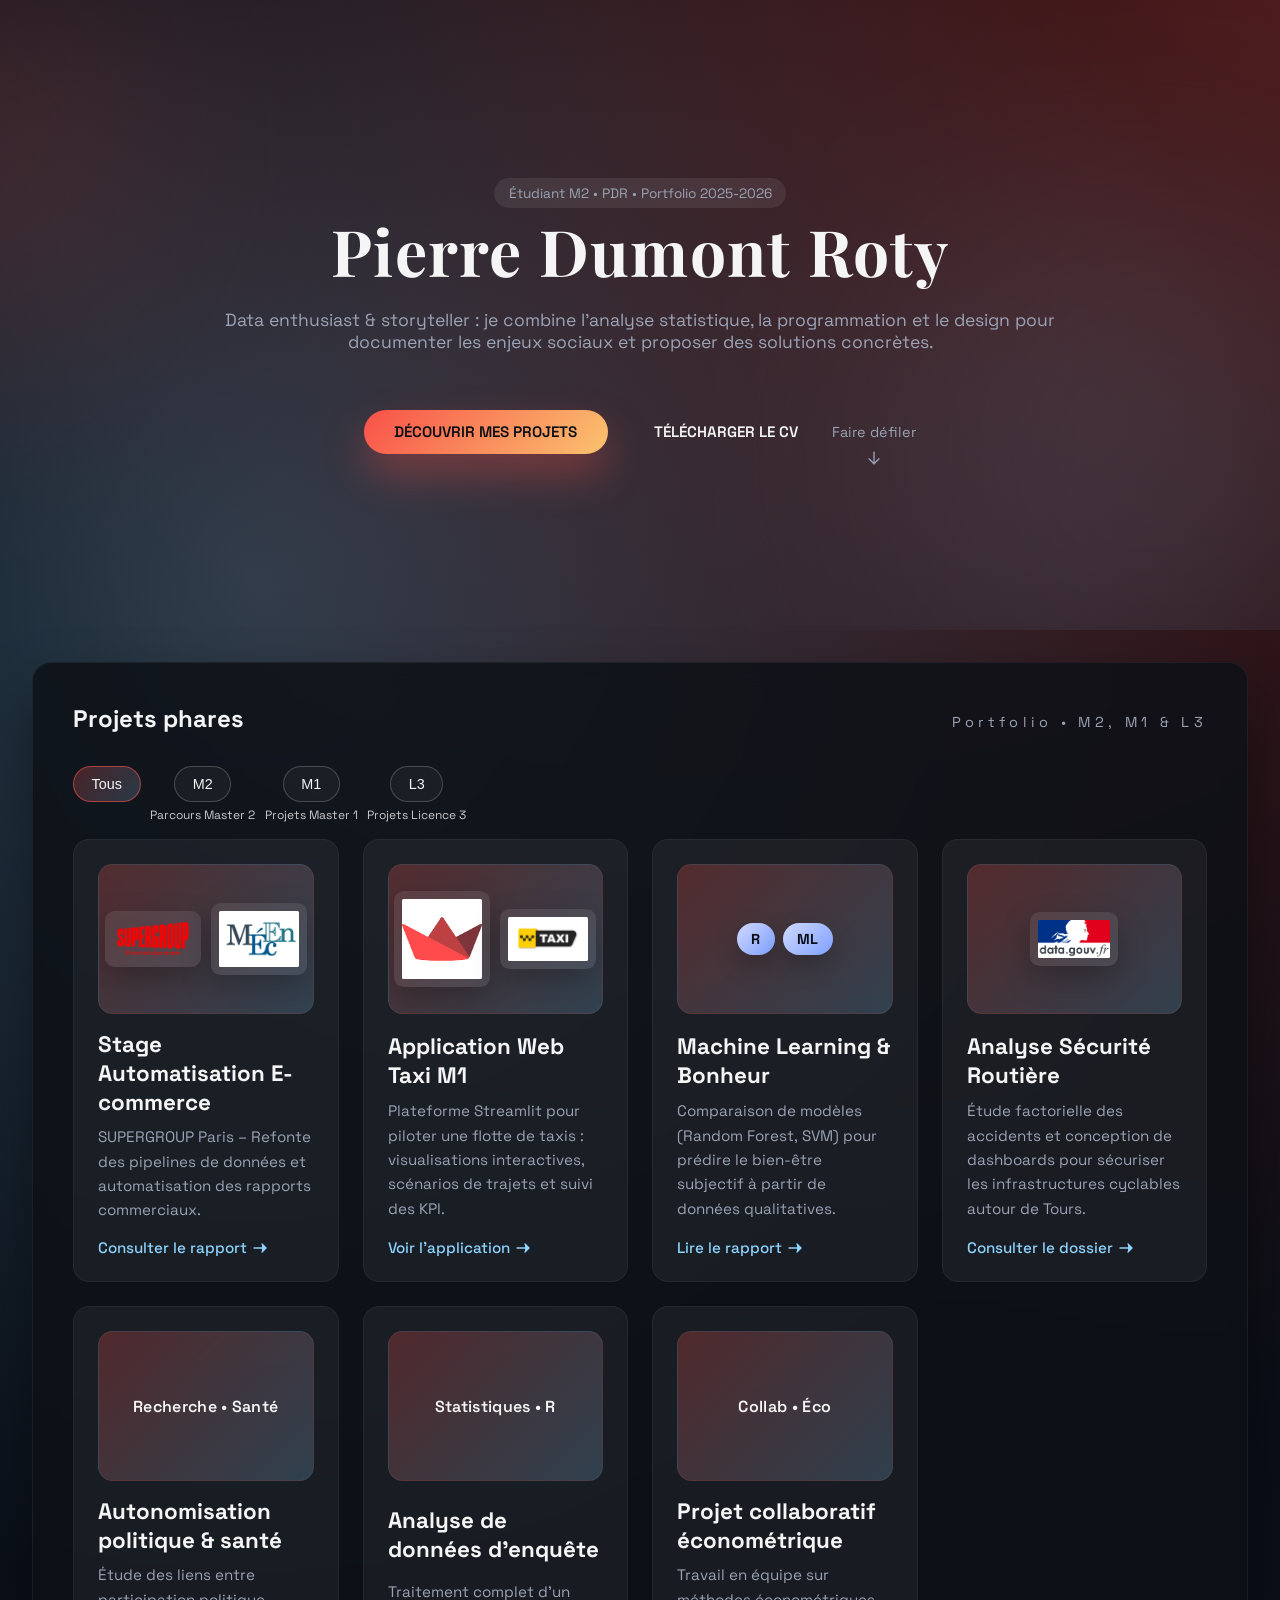
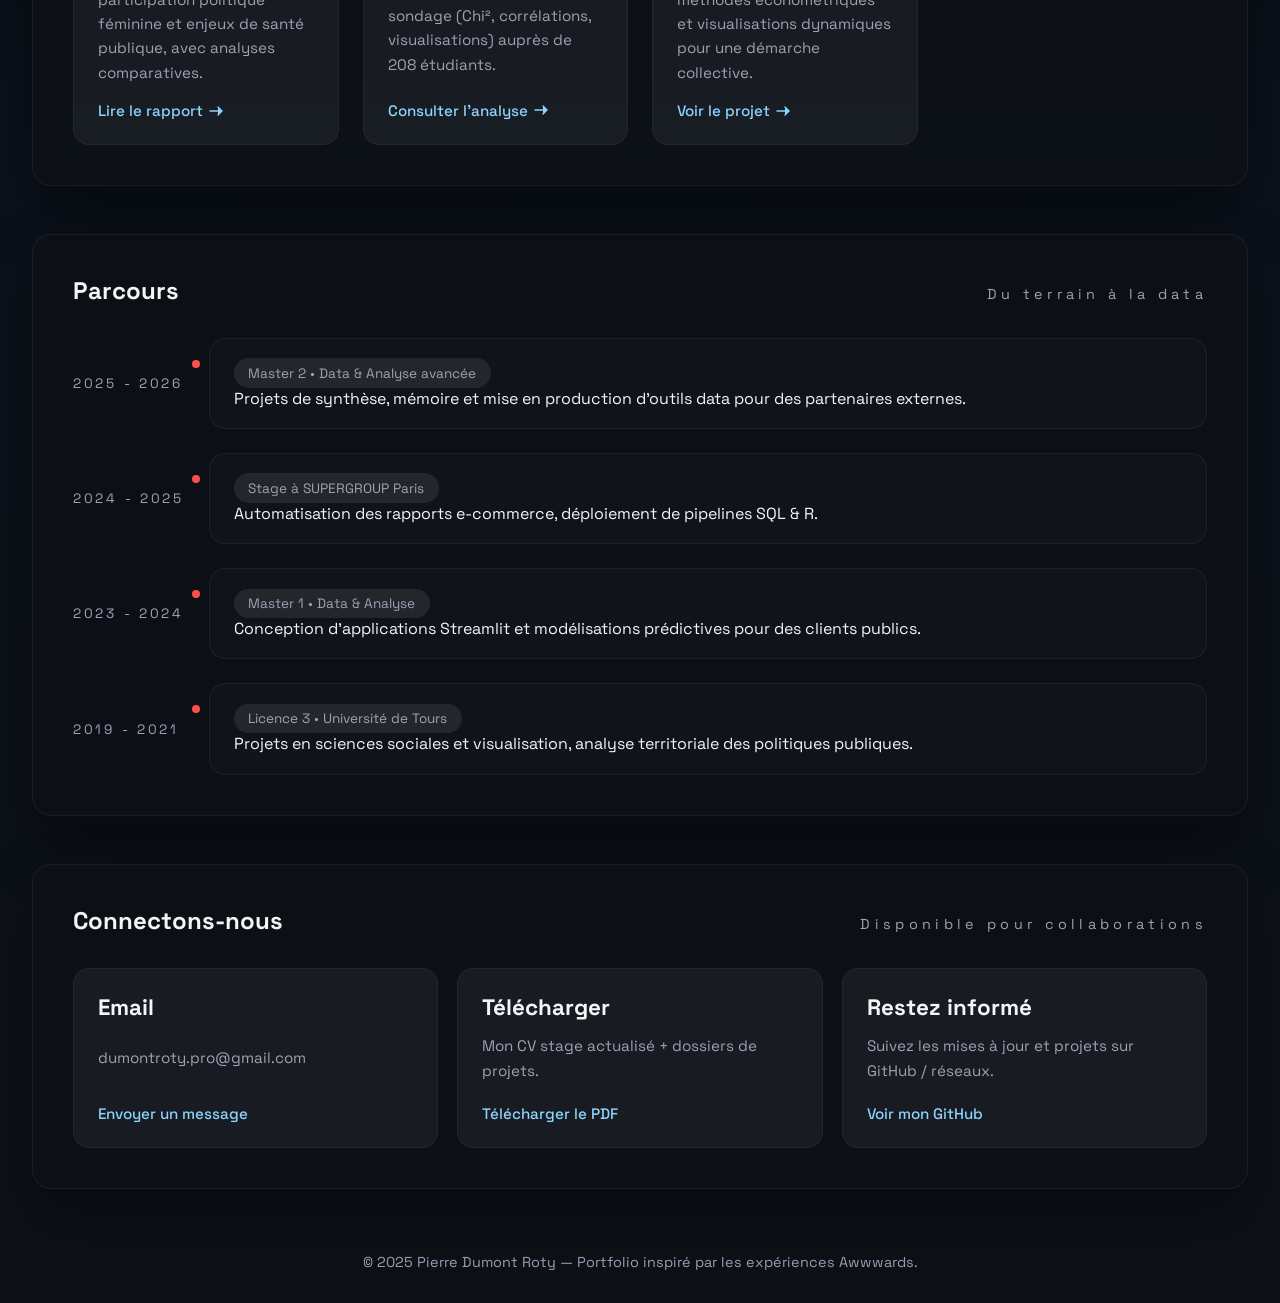
==== commit ab20169a: "Refactor project filtering and enhance UI with filter pills and links" ====
--- a/index.html
+++ b/index.html
@@ -41,28 +41,24 @@
         <span>Portfolio • M2, M1 & L3</span>
       </div>
       <div class="filter-bar" aria-label="Filtrer les projets">
-        <button class="filter-button is-active" data-filter="all">Tous</button>
-        <button class="filter-button" data-filter="M2">M2</button>
-        <button class="filter-button" data-filter="M1">M1</button>
-        <button class="filter-button" data-filter="L3">L3</button>
+        <div class="filter-pill">
+          <button class="filter-button is-active" data-filter="all">Tous</button>
+        </div>
+        <div class="filter-pill">
+          <button class="filter-button" data-filter="M2">M2</button>
+          <a class="filter-link" href="#timeline">Parcours Master 2</a>
+        </div>
+        <div class="filter-pill">
+          <button class="filter-button" data-filter="M1">M1</button>
+          <a class="filter-link" href="M1.html">Projets Master 1</a>
+        </div>
+        <div class="filter-pill">
+          <button class="filter-button" data-filter="L3">L3</button>
+          <a class="filter-link" href="L3.html">Projets Licence 3</a>
+        </div>
       </div>
       <div class="project-grid">
-        <article class="project-card" data-level="M2">
-          <div class="project-thumb">
-            <div class="thumb-fallback">M2 • Projets</div>
-          </div>
-          <h3>Projets Master 2 (en cours)</h3>
-          <p>
-            Travaux de synthèse M2 : mémoire, outils data avancés et mises en production pour partenaires externes.
-          </p>
-          <a href="#timeline">
-            Voir l'état d'avancement
-            <svg width="16" height="16" fill="currentColor" viewBox="0 0 16 16">
-              <path d="M1 8h12M9 4l4 4-4 4" stroke="currentColor" stroke-width="1.4" stroke-linecap="round" />
-            </svg>
-          </a>
-        </article>
-        <article class="project-card" data-level="M1">
+        <article class="project-card" data-filters="M1">
           <div class="project-thumb">
             <div class="thumb-logos">
               <img class="thumb-img" src="images/supergroup-photo.png" alt="Logo Supergroup" />
@@ -81,7 +77,7 @@
           </a>
         </article>
         
-        <article class="project-card" data-level="M1">
+        <article class="project-card" data-filters="M1">
           <div class="project-thumb">
             <div class="thumb-logos">
               <img class="thumb-img" src="images/streamlit.png" alt="Logo Streamlit" />
@@ -99,7 +95,7 @@
             </svg>
           </a>
         </article>
-        <article class="project-card" data-level="M1">
+        <article class="project-card" data-filters="M1">
           <div class="project-thumb">
             <div class="thumb-badges">
               <span class="logo-tag logo-rml">R</span>
@@ -117,22 +113,7 @@
             </svg>
           </a>
         </article>
-        <article class="project-card" data-level="M1">
-          <div class="project-thumb">
-            <div class="thumb-fallback">M1 • Projets</div>
-          </div>
-          <h3>Projets Master 1</h3>
-          <p>
-            Data apps, dashboards et modèles prédictifs conçus en M1 pour des cas d'usage réels et académiques.
-          </p>
-          <a href="M1.html">
-            Voir les projets M1
-            <svg width="16" height="16" fill="currentColor" viewBox="0 0 16 16">
-              <path d="M1 8h12M9 4l4 4-4 4" stroke="currentColor" stroke-width="1.4" stroke-linecap="round" />
-            </svg>
-          </a>
-        </article>
-        <article class="project-card" data-level="M1">
+        <article class="project-card" data-filters="M1">
           <div class="project-thumb">
             <div class="thumb-logos">
               <img class="thumb-img" src="images/datagouv.png" alt="Logo data.gouv.fr" />
@@ -149,16 +130,46 @@
             </svg>
           </a>
         </article>
-        <article class="project-card" data-level="L3">
-          <div class="project-thumb">
-            <div class="thumb-fallback">L3 • Projets</div>
-          </div>
-          <h3>Projets Licence 3</h3>
-          <p>
-            Travaux en sciences sociales, analyses d'enquêtes et visualisations interactives réalisés durant la L3.
-          </p>
-          <a href="L3.html">
-            Voir les projets L3
+        <article class="project-card" data-filters="L3">
+          <div class="project-thumb">
+            <div class="thumb-fallback">Recherche • Santé</div>
+          </div>
+          <h3>Autonomisation politique & santé</h3>
+          <p>
+            Étude des liens entre participation politique féminine et enjeux de santé publique, avec analyses comparatives.
+          </p>
+          <a href="Fichier/Autonomisation politique des femmes et santé - projet collectif L3.pdf" target="_blank">
+            Lire le rapport
+            <svg width="16" height="16" fill="currentColor" viewBox="0 0 16 16">
+              <path d="M1 8h12M9 4l4 4-4 4" stroke="currentColor" stroke-width="1.4" stroke-linecap="round" />
+            </svg>
+          </a>
+        </article>
+        <article class="project-card" data-filters="L3">
+          <div class="project-thumb">
+            <div class="thumb-fallback">Statistiques • R</div>
+          </div>
+          <h3>Analyse de données d'enquête</h3>
+          <p>
+            Traitement complet d’un sondage (Chi², corrélations, visualisations) auprès de 208 étudiants.
+          </p>
+          <a href="Fichier/Projet-R.html" target="_blank">
+            Consulter l'analyse
+            <svg width="16" height="16" fill="currentColor" viewBox="0 0 16 16">
+              <path d="M1 8h12M9 4l4 4-4 4" stroke="currentColor" stroke-width="1.4" stroke-linecap="round" />
+            </svg>
+          </a>
+        </article>
+        <article class="project-card" data-filters="L3">
+          <div class="project-thumb">
+            <div class="thumb-fallback">Collab • Éco</div>
+          </div>
+          <h3>Projet collaboratif économétrique</h3>
+          <p>
+            Travail en équipe sur méthodes économétriques et visualisations dynamiques pour une démarche collective.
+          </p>
+          <a href="Fichier/DumontRoty_Henri_Mynasian.html" target="_blank">
+            Voir le projet
             <svg width="16" height="16" fill="currentColor" viewBox="0 0 16 16">
               <path d="M1 8h12M9 4l4 4-4 4" stroke="currentColor" stroke-width="1.4" stroke-linecap="round" />
             </svg>
--- a/styles.css
+++ b/styles.css
@@ -217,8 +217,8 @@
 }
 
 section {
-  background: rgba(13, 17, 23, 0.8);
-  border: 1px solid rgba(255, 255, 255, 0.05);
+  background: rgba(13, 17, 23, 0.85);
+  border: 1px solid rgba(255, 255, 255, 0.06);
   border-radius: 1.2rem;
   padding: 2.5rem;
   box-shadow: 0 30px 60px rgba(0, 0, 0, 0.4);
@@ -260,7 +260,6 @@
   padding: 1.5rem;
   border-radius: 1rem;
   background: var(--card);
-  min-height: 220px;
   display: flex;
   flex-direction: column;
   justify-content: space-between;
@@ -407,6 +406,26 @@
   margin-bottom: 1rem;
 }
 
+.filter-pill {
+  display: flex;
+  flex-direction: column;
+  align-items: center;
+  gap: 0.35rem;
+}
+
+.filter-link {
+  font-size: 0.75rem;
+  color: rgba(255, 255, 255, 0.85);
+  opacity: 0.9;
+  text-decoration: none;
+}
+
+.filter-link:hover,
+.filter-link:focus {
+  opacity: 1;
+  color: var(--accent);
+}
+
 .filter-button {
   border: 1px solid rgba(255, 255, 255, 0.2);
   background: rgba(255, 255, 255, 0.04);
@@ -429,6 +448,72 @@
   border-color: rgba(248, 81, 73, 0.6);
 }
 
+@media (max-width: 900px) {
+  header {
+    padding: 3rem 1.5rem 2.5rem;
+  }
+
+  .hero-title {
+    font-size: clamp(2.4rem, 8vw, 3.4rem);
+  }
+
+  main {
+    padding: 1.5rem;
+  }
+
+  section {
+    padding: 2rem;
+  }
+
+  .section-heading {
+    flex-direction: column;
+    align-items: flex-start;
+  }
+
+  .project-grid {
+    grid-template-columns: repeat(auto-fit, minmax(220px, 1fr));
+    gap: 1rem;
+  }
+
+  .project-card {
+    padding: 1.25rem;
+  }
+
+  .timeline-item {
+    grid-template-columns: 1fr;
+  }
+}
+
+@media (max-width: 600px) {
+  header {
+    min-height: unset;
+    padding-bottom: 2rem;
+  }
+
+  .hero-subtitle {
+    font-size: 1rem;
+  }
+
+  .project-card {
+    background: rgba(13, 17, 23, 0.9);
+  }
+
+  .filter-bar {
+    flex-direction: column;
+    align-items: stretch;
+  }
+
+  .filter-button {
+    width: 100%;
+    text-align: center;
+    border-radius: 0.9rem;
+  }
+
+  section {
+    padding: 1.8rem;
+  }
+}
+
 .timeline {
   display: flex;
   flex-direction: column;
